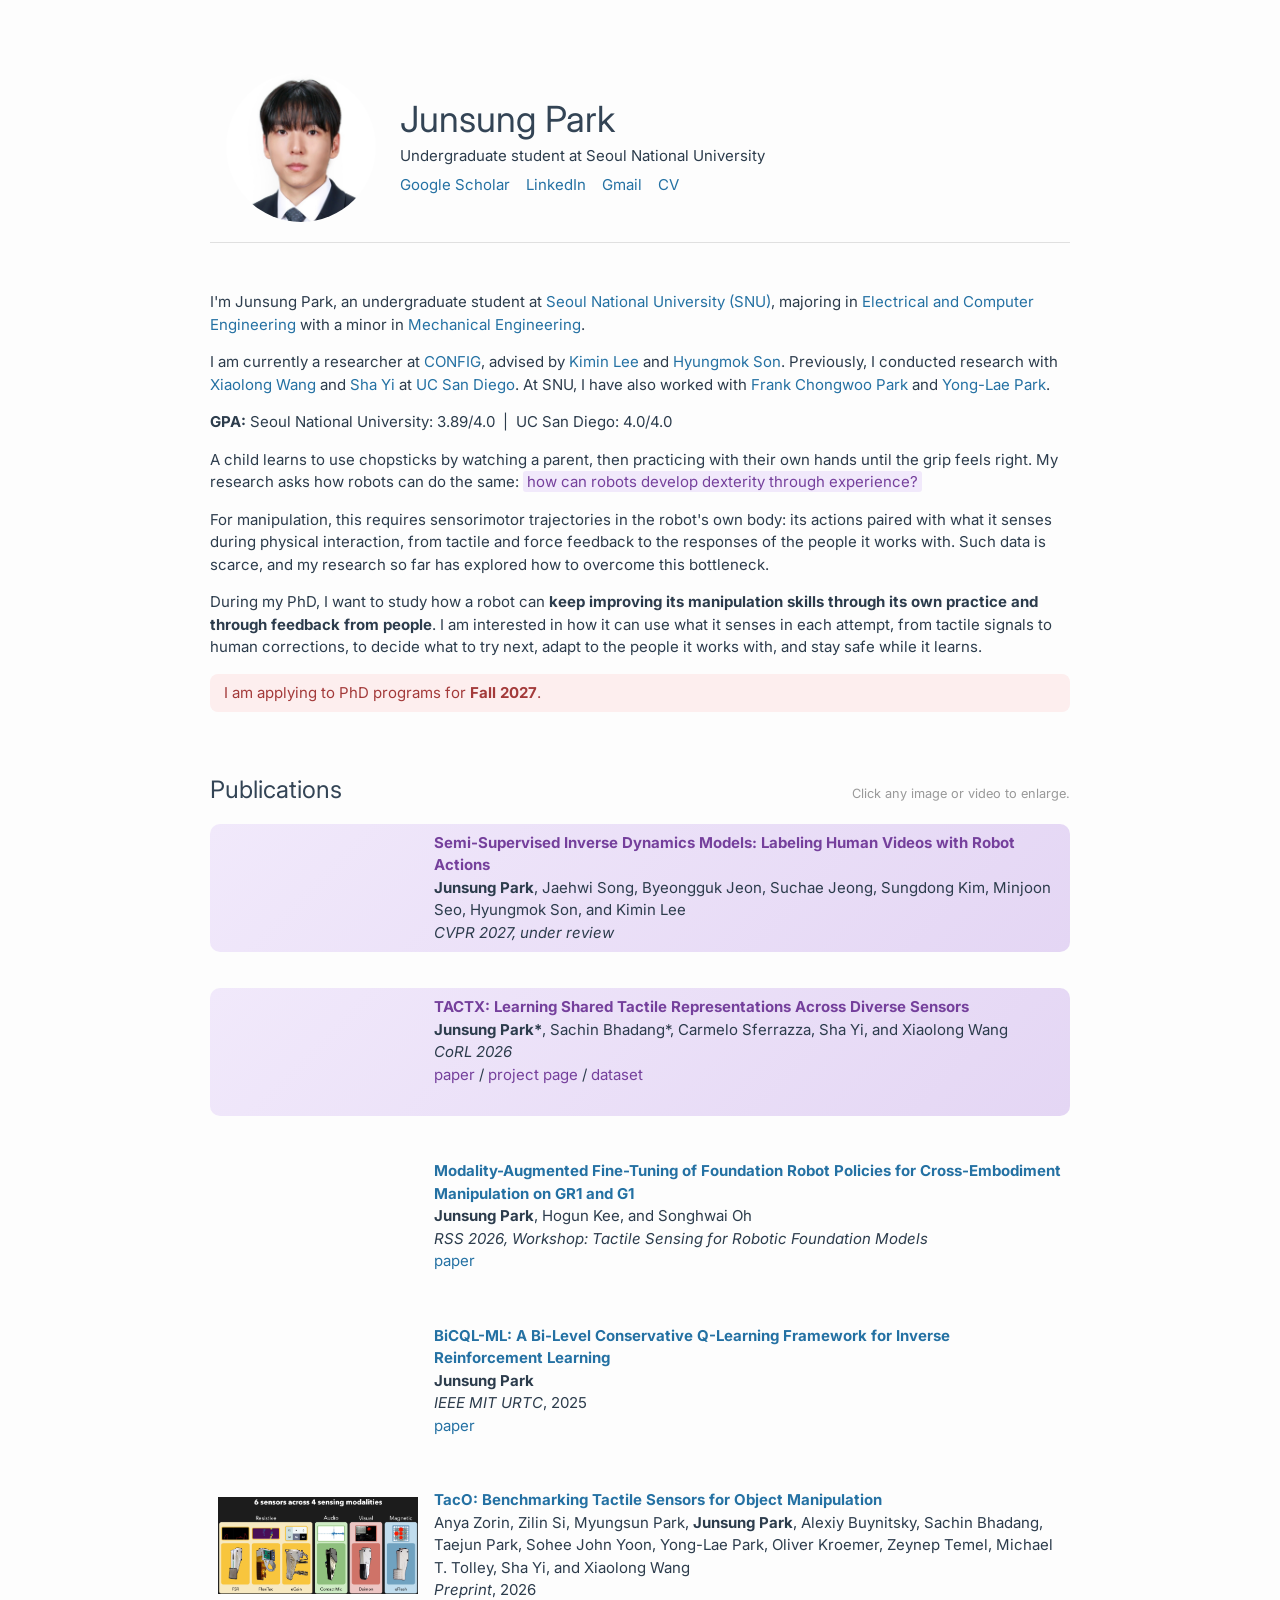
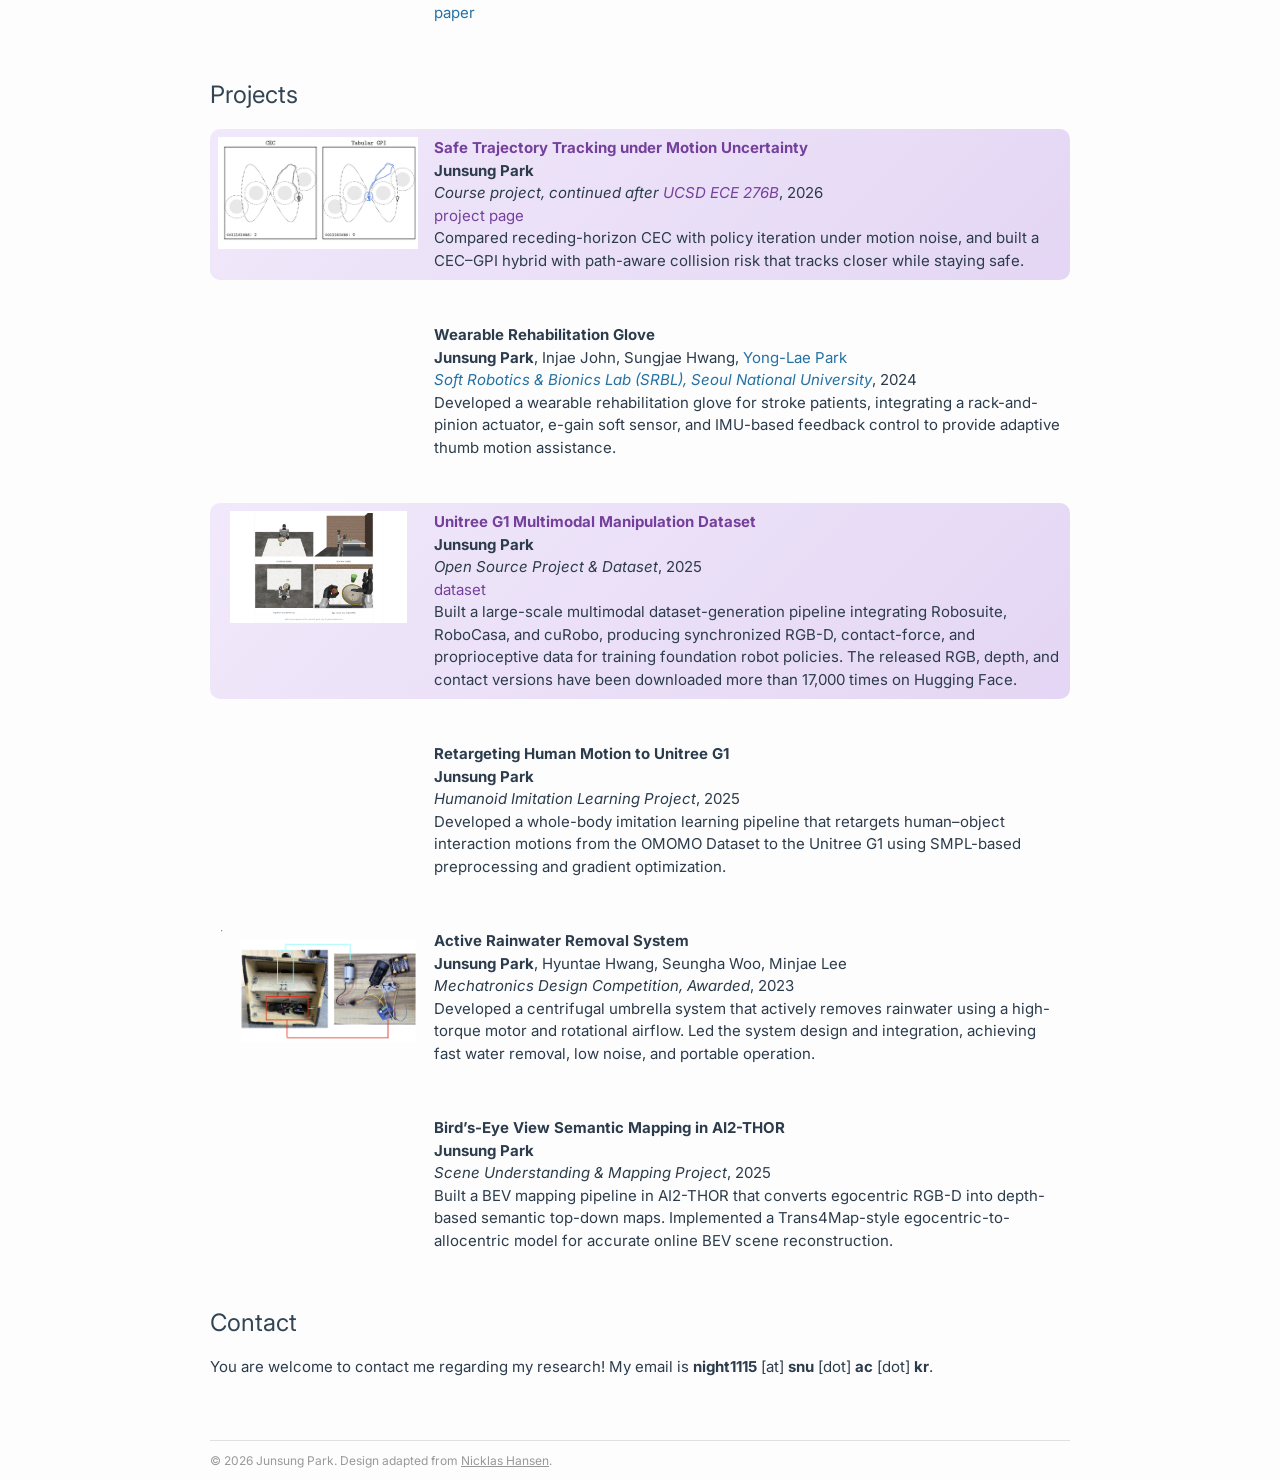
==== index.html @ a42e492f "Rewrite intro around developing dexterity through experience" ====
<!DOCTYPE html>
<html lang="en">
<head>
    <script async src="https://www.googletagmanager.com/gtag/js?id=G-LP1YTKV965"></script>
    <script>
        window.dataLayer = window.dataLayer || [];
        function gtag(){dataLayer.push(arguments);}
        gtag('js', new Date());
        gtag('config', 'G-LP1YTKV965');
    </script>
    <meta charset="UTF-8">
    <meta name="viewport" content="width=device-width, initial-scale=1.0">
    <meta name="author" content="Junsung Park">
    <meta name="description" content="Junsung Park — undergraduate student at Seoul National University">
    <meta property="og:title" content="Junsung Park">
    <meta property="og:description" content="Undergraduate student at Seoul National University">
    <meta property="og:image" content="https://jnsungp.github.io/files/JunsungPark.jpg">
    <meta property="og:url" content="https://jnsungp.github.io/">
    <meta name="twitter:card" content="summary_large_image">
    <meta name="twitter:title" content="Junsung Park">
    <meta name="twitter:description" content="Undergraduate student at Seoul National University">
    <meta name="twitter:image" content="https://jnsungp.github.io/files/JunsungPark.jpg">
    <title>Junsung Park</title>
    <link rel="preconnect" href="https://fonts.googleapis.com">
    <link rel="preconnect" href="https://fonts.gstatic.com" crossorigin>
    <link rel="stylesheet" href="https://fonts.googleapis.com/css2?family=Inter:wght@400;700&amp;display=swap">
    <link rel="stylesheet" href="style.css?v=1.6">
    <script>
        document.addEventListener("DOMContentLoaded", function() {
            var header = document.querySelector(".header");
            var nav = document.getElementById("sticky-nav");
            var observer = new IntersectionObserver(function(entries) {
                nav.classList.toggle("visible", !entries[0].isIntersecting);
            }, {threshold: 0});
            observer.observe(header);

            var lightbox = document.createElement("div");
            lightbox.className = "lightbox";
            lightbox.tabIndex = -1;
            lightbox.setAttribute("role", "dialog");
            lightbox.setAttribute("aria-modal", "true");
            lightbox.setAttribute("aria-label", "Enlarged media");
            document.body.appendChild(lightbox);
            var opener = null;

            function show(el, w, h) {
                el.style.setProperty("--ratio", w / h);
                el.classList.add("ready");
            }
            function openLightbox(media) {
                var child = media.querySelector("video, img");
                var el;
                if (child && child.tagName === "VIDEO") {
                    // Move the playing thumbnail itself so it shows instantly; it goes back on close.
                    el = child;
                    show(el, el.videoWidth || 16, el.videoHeight || 9);
                } else {
                    el = document.createElement("img");
                    el.alt = child ? child.alt : media.getAttribute("aria-label");
                    el.addEventListener("load", function() { show(el, el.naturalWidth, el.naturalHeight); });
                    el.src = child ? child.currentSrc || child.src : getComputedStyle(media).backgroundImage.match(/url\(["']?(.*?)["']?\)/)[1];
                }
                var close = document.createElement("span");
                close.className = "lightbox-close";
                close.setAttribute("aria-hidden", "true");
                close.textContent = "×";
                lightbox.replaceChildren(el, close);
                lightbox.classList.add("open");
                document.body.style.overflow = "hidden";
                opener = media;
                lightbox.focus();
            }
            function closeLightbox() {
                var video = lightbox.querySelector("video");
                if (video) {
                    opener.appendChild(video);
                    video.play().catch(function() {});
                }
                lightbox.classList.remove("open");
                lightbox.replaceChildren();
                document.body.style.overflow = "";
                if (opener) opener.focus();
            }
            lightbox.addEventListener("click", closeLightbox);
            document.addEventListener("keydown", function(e) {
                if (e.key === "Escape" && lightbox.classList.contains("open")) closeLightbox();
            });
            document.querySelectorAll(".row-media").forEach(function(media) {
                var child = media.querySelector("video, img");
                var label = media.getAttribute("aria-label") || (child && (child.getAttribute("aria-label") || child.alt));
                media.tabIndex = 0;
                media.setAttribute("role", "button");
                if (label) media.setAttribute("aria-label", "Enlarge: " + label);
                media.addEventListener("click", function() { openLightbox(media); });
                media.addEventListener("keydown", function(e) {
                    if (e.key === "Enter" || e.key === " ") { e.preventDefault(); openLightbox(media); }
                });
            });
        });
    </script>
</head>
<body>
<nav class="sticky-nav noselect" id="sticky-nav">
    <div class="sticky-nav-content">
        <a class="sticky-nav-name bold" href="#" onclick="window.scrollTo({top:0,behavior:'smooth'}); return false;">Junsung Park</a>
        <div class="sticky-nav-links">
            <a href="https://scholar.google.com/citations?user=Fz-c3OYAAAAJ&amp;hl=ko">Scholar</a>
            <a href="https://www.linkedin.com/in/junsung-park-26a34b33b/">LinkedIn</a>
            <a href="mailto:night1115@snu.ac.kr">Gmail</a>
            <a href="files/CV_JunsungPark.pdf">CV</a>
        </div>
    </div>
</nav>

<div class="header noselect">
    <div class="header-div content row">
        <div class="header-profile-picture" role="img" aria-label="Portrait of Junsung Park"></div>
        <div class="header-text">
            <div class="header-name">
                <h1>Junsung Park</h1>
            </div>
            <div class="header-subtitle">
                Undergraduate student at Seoul National University
            </div>
            <div class="header-links">
                <a href="https://scholar.google.com/citations?user=Fz-c3OYAAAAJ&amp;hl=ko">Google Scholar</a>
                <a href="https://www.linkedin.com/in/junsung-park-26a34b33b/">LinkedIn</a>
                <a href="mailto:night1115@snu.ac.kr">Gmail</a>
                <a href="files/CV_JunsungPark.pdf">CV</a>
            </div>
        </div>
    </div>
</div>

<main class="content" style="padding-bottom: 64px;">
    <section>
        <p>
            I'm Junsung Park, an undergraduate student at <a href="https://www.snu.ac.kr/">Seoul National University (SNU)</a>, majoring in <a href="https://ece.snu.ac.kr/en">Electrical and Computer Engineering</a> with a minor in <a href="https://me.snu.ac.kr/en/">Mechanical Engineering</a>.
        </p>
        <p>
            I am currently a researcher at <a href="https://config.inc/">CONFIG</a>, advised by <a href="https://sites.google.com/view/kiminlee">Kimin Lee</a> and <a href="https://www.linkedin.com/in/hyungmokson/">Hyungmok Son</a>. Previously, I conducted research with <a href="https://xiaolonw.github.io/">Xiaolong Wang</a> and <a href="https://yswhynot.github.io/">Sha Yi</a> at <a href="https://ucsd.edu/">UC San Diego</a>. At SNU, I have also worked with <a href="https://sites.google.com/robotics.snu.ac.kr/fcp/people/faculty">Frank Chongwoo Park</a> and <a href="https://scholar.google.com/citations?user=kBsTE7AAAAAJ&amp;hl=en">Yong-Lae Park</a>.
        </p>
        <p>
            <span class="bold">GPA:</span> Seoul National University: 3.89/4.0 &nbsp;|&nbsp; UC San Diego: 4.0/4.0
        </p>
        <p>
            A child learns to use chopsticks by watching a parent, then practicing with their own hands until the grip feels right. My research asks how robots can do the same: <span class="question">how can robots develop dexterity through experience?</span>
        </p>
        <p>
            For manipulation, this requires sensorimotor trajectories in the robot's own body: its actions paired with what it senses during physical interaction, from tactile and force feedback to the responses of the people it works with. Such data is scarce, and my research so far has explored how to overcome this bottleneck.
        </p>
        <p>
            During my PhD, I want to study how a robot can <span class="bold">keep improving its manipulation skills through its own practice and through feedback from people</span>. I am interested in how it can use what it senses in each attempt, from tactile signals to human corrections, to decide what to try next, adapt to the people it works with, and stay safe while it learns.
        </p>
        <p class="notice">
            I am applying to PhD programs for <span class="bold">Fall 2027</span>.
        </p>
        <!-- v2 (2026-11-21), replaced by the SOP v4 version above
        <p>
            I study how robots can learn <span class="bold">dexterous manipulation</span> from how humans sense and act: what they see and feel through vision, tactile sensing, and force, and what they intend.
        </p>
        <p>
            I aim to enable robots to learn physical dynamics through interaction. By coupling <span class="bold">active perception</span> with <span class="bold">uncertainty-aware planning and control</span>, I study how robots can use tactile, force feedback, and proprioception to refine their models and adapt their actions in real time. Ultimately, I seek to combine human demonstrations with the robot's own interaction experience into generalizable physical knowledge for <span class="bold">dexterous manipulation</span>, so that robots can carry out complex tasks the way people intend.
        </p>
        -->
        <!--
        <p>
            I study how robots can learn human-like manipulation from multimodal human experience.
        </p>
        -->
        <!-- v1
        <p>
            My overarching research goal is to develop <span class="bold">uncertainty-aware planning and control</span> algorithms that enable robots to continuously learn from their interactions with the physical world and acquire the physical intuition and adaptive capabilities needed for <span class="bold">human-like manipulation</span>. In particular, I study how robots can leverage <span class="bold">multimodal perception</span>—including vision, tactile sensing, force feedback, and proprioception—to control physical interactions in contact-rich settings, with the broader goal of enabling robots to execute complex tasks and assist people.
        </p>
        -->
    </section>

    <section>
        <div class="section-header noselect">
            <h2>Publications</h2>
            <span class="section-hint">Click any image or video to enlarge.</span>
        </div>

        <div class="highlight publication row">
            <div class="row-media">
                <video autoplay loop muted playsinline preload="metadata" aria-label="Semi-Supervised Inverse Dynamics Models overview">
                    <source src="files/semi_supervised_idm_pair.mp4" type="video/mp4">
                </video>
            </div>
            <div class="row-text">
                <span class="publication-title bold">Semi-Supervised Inverse Dynamics Models: Labeling Human Videos with Robot Actions</span><br>
                <span class="bold">Junsung Park</span>, Jaehwi Song, Byeongguk Jeon, Suchae Jeong, Sungdong Kim, Minjoon Seo, Hyungmok Son, and Kimin Lee<br>
                <span class="italic">CVPR 2027, under review</span>
            </div>
        </div>

        <div class="highlight publication row">
            <div class="row-media">
                <video autoplay loop muted playsinline preload="metadata" aria-label="TACTX project preview">
                    <source src="files/TACTX.mp4" type="video/mp4">
                </video>
            </div>
            <div class="row-text">
                <a class="publication-title bold" href="https://arxiv.org/abs/2606.31236">TACTX: Learning Shared Tactile Representations Across Diverse Sensors</a><br>
                <span class="bold">Junsung Park*</span>, Sachin Bhadang*, Carmelo Sferrazza, Sha Yi, and Xiaolong Wang<br>
                <span class="italic">CoRL 2026</span><br>
                <a class="btn" href="https://arxiv.org/abs/2606.31236">paper</a> / <a class="btn" href="https://tactx-project.github.io/">project page</a> / <a class="btn" href="https://huggingface.co/datasets/TactX/TactX">dataset</a>
            </div>
        </div>

        <div class="publication row">
            <div class="row-media">
                <video autoplay loop muted playsinline preload="metadata" aria-label="Modality-augmented fine-tuning project preview">
                    <source src="files/g1_inf.mp4" type="video/mp4">
                </video>
            </div>
            <div class="row-text">
                <a class="publication-title bold" href="https://arxiv.org/abs/2512.01358">Modality-Augmented Fine-Tuning of Foundation Robot Policies for Cross-Embodiment Manipulation on GR1 and G1</a><br>
                <span class="bold">Junsung Park</span>, Hogun Kee, and Songhwai Oh<br>
                <span class="italic">RSS 2026, Workshop: Tactile Sensing for Robotic Foundation Models</span><br>
                <a class="btn" href="https://arxiv.org/abs/2512.01358">paper</a>
            </div>
        </div>

        <div class="publication row">
            <div class="row-media">
                <video autoplay loop muted playsinline preload="metadata" aria-label="BiCQL-ML project preview">
                    <source src="files/bicql.mp4" type="video/mp4">
                </video>
            </div>
            <div class="row-text">
                <a class="publication-title bold" href="https://arxiv.org/abs/2511.22210">BiCQL-ML: A Bi-Level Conservative Q-Learning Framework for Inverse Reinforcement Learning</a><br>
                <span class="bold">Junsung Park</span><br>
                <span class="italic">IEEE MIT URTC</span>, 2025<br>
                <a class="btn" href="https://arxiv.org/abs/2511.22210">paper</a>
            </div>
        </div>

        <div class="publication row">
            <div class="row-media" style="background-image: url(files/TacO.png);" role="img" aria-label="TacO project preview"></div>
            <div class="row-text">
                <a class="publication-title bold" href="https://arxiv.org/abs/2605.21976">TacO: Benchmarking Tactile Sensors for Object Manipulation</a><br>
                Anya Zorin, Zilin Si, Myungsun Park, <span class="bold">Junsung Park</span>, Alexiy Buynitsky, Sachin Bhadang, Taejun Park, Sohee John Yoon, Yong-Lae Park, Oliver Kroemer, Zeynep Temel, Michael T. Tolley, Sha Yi, and Xiaolong Wang<br>
                <span class="italic">Preprint</span>, 2026<br>
                <a class="btn" href="https://arxiv.org/abs/2605.21976">paper</a>
            </div>
        </div>
    </section>

    <section>
        <h2 class="noselect">Projects</h2>

        <div class="highlight publication row">
            <div class="row-media">
                <img src="files/stt_thumb.gif" alt="CEC and tabular GPI tracking a figure-eight past four obstacles on the same noise">
            </div>
            <div class="row-text">
                <a class="bold" href="safe-trajectory-tracking-v2.html">Safe Trajectory Tracking under Motion Uncertainty</a><br>
                <span class="bold">Junsung Park</span><br>
                <span class="italic">Course project, continued after <a href="https://natanaso.github.io/ece276b/">UCSD ECE 276B</a></span>, 2026<br>
                <a class="btn" href="safe-trajectory-tracking-v2.html">project page</a><br>
                Compared receding-horizon CEC with policy iteration under motion noise, and built a CEC–GPI hybrid with path-aware collision risk that tracks closer while staying safe.
            </div>
        </div>

        <div class="publication row">
            <div class="row-media">
                <video autoplay loop muted playsinline preload="metadata" aria-label="Wearable rehabilitation glove project preview">
                    <source src="files/wearable_hand.mp4" type="video/mp4">
                </video>
            </div>
            <div class="row-text">
                <span class="bold">Wearable Rehabilitation Glove</span><br>
                <span class="bold">Junsung Park</span>, Injae John, Sungjae Hwang, <a href="https://scholar.google.com/citations?user=kBsTE7AAAAAJ&amp;hl=ko">Yong-Lae Park</a><br>
                <span class="italic"><a href="https://softrobotics.snu.ac.kr/">Soft Robotics &amp; Bionics Lab (SRBL), Seoul National University</a></span>, 2024<br>
                Developed a wearable rehabilitation glove for stroke patients, integrating a rack-and-pinion actuator, e-gain soft sensor, and IMU-based feedback control to provide adaptive thumb motion assistance.
            </div>
        </div>

        <div class="highlight publication row">
            <div class="row-media" style="background-image: url(files/g1_data.png);" role="img" aria-label="Unitree G1 dataset preview"></div>
            <div class="row-text">
                <a class="bold" href="https://huggingface.co/jnsungp">Unitree G1 Multimodal Manipulation Dataset</a><br>
                <span class="bold">Junsung Park</span><br>
                <span class="italic">Open Source Project &amp; Dataset</span>, 2025<br>
                <a class="btn" href="https://huggingface.co/jnsungp">dataset</a><br>
                Built a large-scale multimodal dataset-generation pipeline integrating Robosuite, RoboCasa, and cuRobo, producing synchronized RGB-D, contact-force, and proprioceptive data for training foundation robot policies. The released RGB, depth, and contact versions have been downloaded more than 17,000 times on Hugging Face.
            </div>
        </div>

        <div class="publication row">
            <div class="row-media">
                <video autoplay loop muted playsinline preload="metadata" aria-label="Unitree G1 motion-retargeting project preview">
                    <source src="files/g1_retarget.mp4" type="video/mp4">
                </video>
            </div>
            <div class="row-text">
                <span class="bold">Retargeting Human Motion to Unitree G1</span><br>
                <span class="bold">Junsung Park</span><br>
                <span class="italic">Humanoid Imitation Learning Project</span>, 2025<br>
                Developed a whole-body imitation learning pipeline that retargets human–object interaction motions from the OMOMO Dataset to the Unitree G1 using SMPL-based preprocessing and gradient optimization.
            </div>
        </div>

        <div class="publication row">
            <div class="row-media" style="background-image: url(files/rainwater_system.png);" role="img" aria-label="Active rainwater removal system preview"></div>
            <div class="row-text">
                <span class="bold">Active Rainwater Removal System</span><br>
                <span class="bold">Junsung Park</span>, Hyuntae Hwang, Seungha Woo, Minjae Lee<br>
                <span class="italic">Mechatronics Design Competition, Awarded</span>, 2023<br>
                Developed a centrifugal umbrella system that actively removes rainwater using a high-torque motor and rotational airflow. Led the system design and integration, achieving fast water removal, low noise, and portable operation.
            </div>
        </div>

        <div class="publication row">
            <div class="row-media">
                <video autoplay loop muted playsinline preload="metadata" aria-label="Bird's-eye view semantic mapping project preview">
                    <source src="files/bev.mp4" type="video/mp4">
                </video>
            </div>
            <div class="row-text">
                <span class="bold">Bird’s-Eye View Semantic Mapping in AI2-THOR</span><br>
                <span class="bold">Junsung Park</span><br>
                <span class="italic">Scene Understanding &amp; Mapping Project</span>, 2025<br>
                Built a BEV mapping pipeline in AI2-THOR that converts egocentric RGB-D into depth-based semantic top-down maps. Implemented a Trans4Map-style egocentric-to-allocentric model for accurate online BEV scene reconstruction.
            </div>
        </div>
    </section>

    <section id="contact" class="noselect">
        <h2>Contact</h2>
        You are welcome to contact me regarding my research! My email is <span class="bold">night1115</span> [at] <span class="bold">snu</span> [dot] <span class="bold">ac</span> [dot] <span class="bold">kr</span>.
    </section>
</main>

<footer class="footer noselect">
    <div class="footer-content">
        &copy; 2026 Junsung Park. Design adapted from <a href="https://www.nicklashansen.com/">Nicklas Hansen</a>.
    </div>
</footer>
</body>
</html>
---- style.css ----
html {-webkit-text-size-adjust: 100%; text-size-adjust: 100%;}
body {background-color: #fdfdfd; color: #2c3c4c; margin: 0; font-size: 15px; text-rendering: optimizeLegibility; -webkit-font-smoothing: antialiased;}
h1 {margin-bottom: 32px; font-size: 2.4em;}
h2 {margin-top: 48px; font-size: 1.6em;}
h1, h2 {color: #345;}
* {font-weight: normal; font-family: Inter, system-ui, Roboto, 'Helvetica Neue', Helvetica, sans-serif;}
.header {width: 100%; padding-top: 24px; padding-bottom: 0;}
.header-div {border-bottom: #e0e0e0 1px solid; padding-bottom: 20px; display: flex; align-items: flex-start;}
.header-profile-picture {width: 150px; height: 150px; flex-shrink: 0; margin-right: 24px; border-radius: 50%; background-image: url(files/JunsungPark.jpg); background-position: center 10%; background-size: cover; background-repeat: no-repeat;}
.header-text {align-self: center;}
.header-name h1 {margin-top: 0; margin-bottom: 6px; line-height: 1.1;}
.header-subtitle {margin-bottom: 10px;}
.content {max-width: 860px; padding-left: 16px; padding-right: 16px; margin: 48px auto 0;}
a {color: #2471a3; text-decoration: none; transition: color 0.2s;}
a:focus, a:hover {color: #f09228;}
p {line-height: 1.5em;}
.noselect {-webkit-touch-callout: none; -webkit-user-select: none; user-select: none;}
.bold {font-weight: bold;}
.italic {font-style: italic;}
.row {display: flex; align-items: flex-start; box-sizing: border-box;}
.row-media {flex-shrink: 0; width: 200px; height: 112px; background-position: center; background-size: contain; background-repeat: no-repeat; overflow: hidden;}
.row-media video, .row-media img {display: block; width: 100%; height: 100%; object-fit: contain;}
.row-media {cursor: zoom-in;}
.lightbox {position: fixed; inset: 0; z-index: 200; display: none; align-items: center; justify-content: center; background: rgba(20,26,32,0.88); cursor: zoom-out;}
.lightbox.open {display: flex;}
.lightbox img, .lightbox video {display: block; width: min(92vw, calc(88vh * var(--ratio, 1.78))); height: auto; aspect-ratio: var(--ratio, 1.78); border-radius: 6px; opacity: 0; transition: opacity 0.2s;}
.lightbox img {background: #fff;}
.lightbox .ready {opacity: 1;}
.lightbox-close {position: absolute; top: 12px; right: 16px; color: #fff; font-size: 32px; line-height: 1; opacity: 0.8;}
.row-text {margin-left: 16px; line-height: 1.5em; min-width: 0;}
.row-text span {line-height: inherit;}
.section-header {display: flex; flex-wrap: wrap; align-items: baseline; justify-content: space-between; column-gap: 16px;}
.section-hint {color: #999; font-size: 0.85em; margin-bottom: 16px;}
.question {color: #75409c; background: #f1e9fb; padding: 0.08em 0.25em; border-radius: 3px; -webkit-box-decoration-break: clone; box-decoration-break: clone;}
.notice {background: #fdeeee; color: #a33a3a; padding: 8px 14px; border-radius: 8px;}
.publication {margin-bottom: 36px; padding: 8px; border-radius: 6px;}
.publication.highlight {background: linear-gradient(135deg, #f1e9fb, #e4d6f4); width: 100%; border-radius: 10px;}
.publication.highlight .publication-title, .publication.highlight a:not(.btn-feature) {color: #75409c;}
.publication.highlight a:not(.btn-feature):hover {color: #9150be;}
.btn-feature {background: #75409c; color: #fff; border-radius: 999px; padding: 2px 10px;}
.btn-feature:hover {background: #9150be; color: #fff;}
.sticky-nav {position: fixed; top: 0; left: 0; right: 0; z-index: 100; background: rgba(253,253,253,0.85); backdrop-filter: blur(12px); -webkit-backdrop-filter: blur(12px); border-bottom: 1px solid #e0e0e0; transform: translateY(-100%); transition: transform 0.3s ease; font-size: 14px;}
.sticky-nav.visible {transform: translateY(0);}
.sticky-nav-content {max-width: 860px; margin: auto; padding: 10px 16px; display: flex; align-items: center; justify-content: space-between;}
.sticky-nav-name {color: #345; font-size: 16px; text-decoration: none;}
.sticky-nav-name:hover {color: #345;}
.header-links {display: flex; flex-wrap: wrap; align-items: center; gap: 16px;}
.sticky-nav-links {display: flex; gap: 16px;}
.sticky-nav-links a {color: #2471a3; text-decoration: none; transition: color 0.2s;}
.sticky-nav-links a:hover {color: #f09228;}
.footer {border-top: #e0e0e0 1px solid; width: 100%; max-width: 860px; margin: auto;}
.footer-content {color: #999; font-size: 12px; padding: 12px 0; max-width: 860px; margin: auto;}
.footer-content a {color: #999 !important; text-decoration: underline; transition: color 0.2s;}
.footer-content a:hover {color: #666 !important;}

@media only screen and (max-width: 1150px) {
    .header-div {flex-direction: column; align-items: center; text-align: center;}
    .header-profile-picture {margin: 0 auto 22px; width: 180px; height: 180px;}
    body {font-size: 18px;}
    a.btn {font-size: 14px; padding: 2px 6px;}
}

@media only screen and (max-width: 1000px) {
    .publication {margin-bottom: 46px;}
    .publication.row {flex-direction: column; align-items: center;}
    .publication .row-media {width: 100%; max-width: 400px; height: 158px; margin-bottom: 12px;}
    .publication .row-text {width: 100%; margin-left: 0;}
    .header-links {justify-content: center; margin-left: 0;}
}

@media only screen and (max-width: 600px) {
    .sticky-nav-links {gap: 12px;}
    .sticky-nav-name {font-size: 14px;}
}
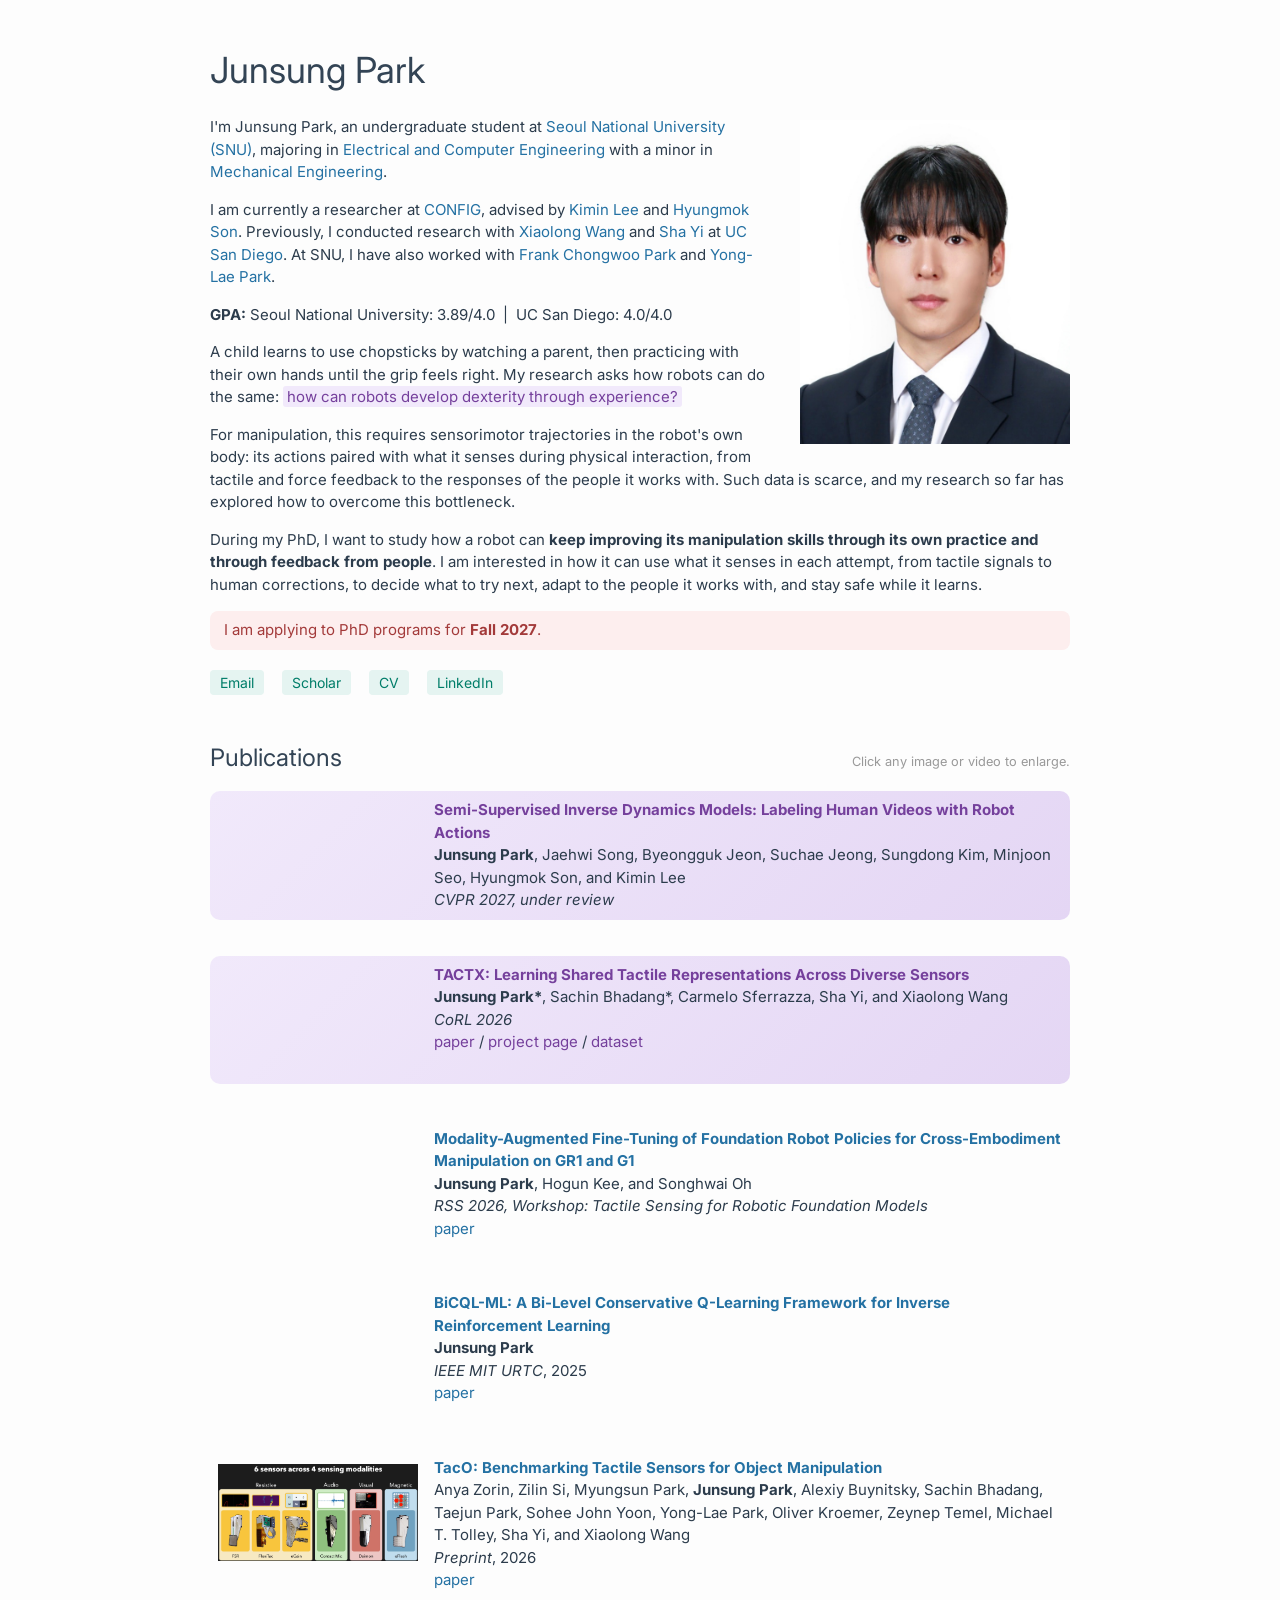
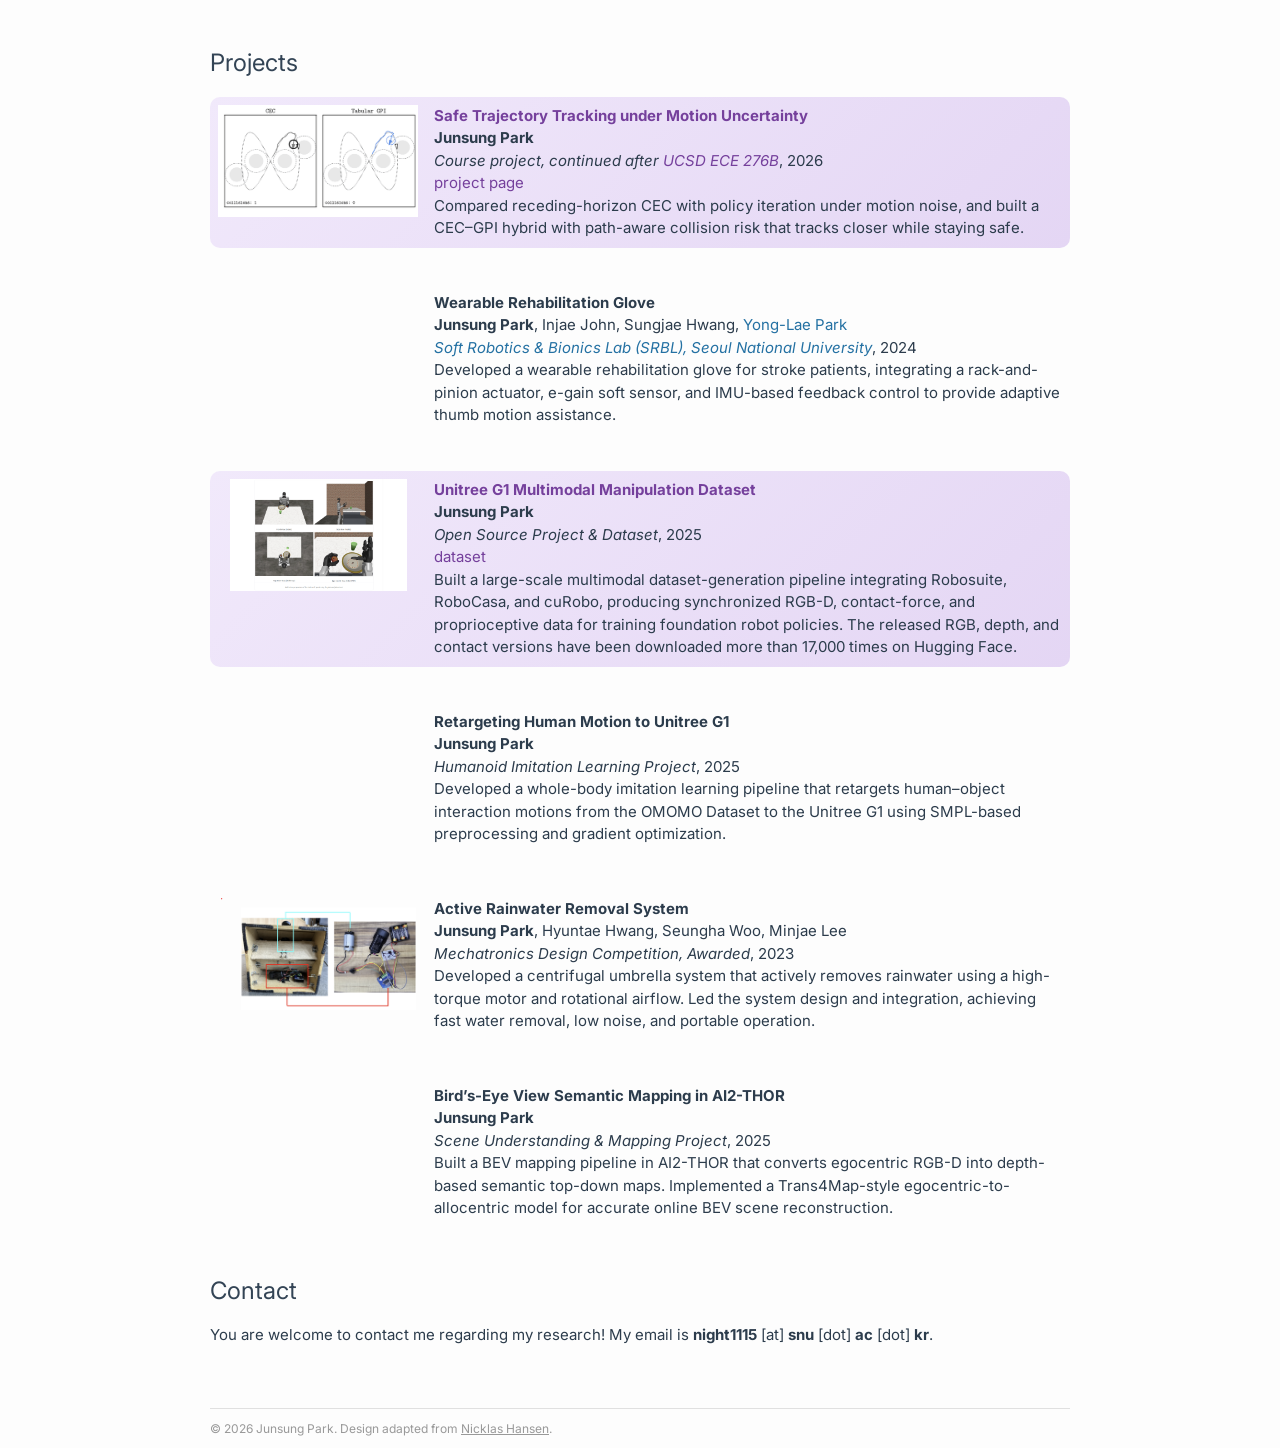
==== commit bf3095a1: "Move header into name, side photo, and link chips layout" ====
--- a/index.html
+++ b/index.html
@@ -24,10 +24,10 @@
     <link rel="preconnect" href="https://fonts.googleapis.com">
     <link rel="preconnect" href="https://fonts.gstatic.com" crossorigin>
     <link rel="stylesheet" href="https://fonts.googleapis.com/css2?family=Inter:wght@400;700&amp;display=swap">
-    <link rel="stylesheet" href="style.css?v=1.6">
+    <link rel="stylesheet" href="style.css?v=1.7">
     <script>
         document.addEventListener("DOMContentLoaded", function() {
-            var header = document.querySelector(".header");
+            var header = document.querySelector(".hero h1");
             var nav = document.getElementById("sticky-nav");
             var observer = new IntersectionObserver(function(entries) {
                 nav.classList.toggle("visible", !entries[0].isIntersecting);
@@ -106,34 +106,16 @@
         <div class="sticky-nav-links">
             <a href="https://scholar.google.com/citations?user=Fz-c3OYAAAAJ&amp;hl=ko">Scholar</a>
             <a href="https://www.linkedin.com/in/junsung-park-26a34b33b/">LinkedIn</a>
-            <a href="mailto:night1115@snu.ac.kr">Gmail</a>
+            <a href="mailto:night1115@snu.ac.kr">Email</a>
             <a href="files/CV_JunsungPark.pdf">CV</a>
         </div>
     </div>
 </nav>
 
-<div class="header noselect">
-    <div class="header-div content row">
-        <div class="header-profile-picture" role="img" aria-label="Portrait of Junsung Park"></div>
-        <div class="header-text">
-            <div class="header-name">
-                <h1>Junsung Park</h1>
-            </div>
-            <div class="header-subtitle">
-                Undergraduate student at Seoul National University
-            </div>
-            <div class="header-links">
-                <a href="https://scholar.google.com/citations?user=Fz-c3OYAAAAJ&amp;hl=ko">Google Scholar</a>
-                <a href="https://www.linkedin.com/in/junsung-park-26a34b33b/">LinkedIn</a>
-                <a href="mailto:night1115@snu.ac.kr">Gmail</a>
-                <a href="files/CV_JunsungPark.pdf">CV</a>
-            </div>
-        </div>
-    </div>
-</div>
-
 <main class="content" style="padding-bottom: 64px;">
-    <section>
+    <section class="hero">
+        <h1>Junsung Park</h1>
+        <img class="portrait" src="files/JunsungPark.jpg" width="300" height="360" alt="Portrait of Junsung Park" fetchpriority="high">
         <p>
             I'm Junsung Park, an undergraduate student at <a href="https://www.snu.ac.kr/">Seoul National University (SNU)</a>, majoring in <a href="https://ece.snu.ac.kr/en">Electrical and Computer Engineering</a> with a minor in <a href="https://me.snu.ac.kr/en/">Mechanical Engineering</a>.
         </p>
@@ -173,6 +155,12 @@
             My overarching research goal is to develop <span class="bold">uncertainty-aware planning and control</span> algorithms that enable robots to continuously learn from their interactions with the physical world and acquire the physical intuition and adaptive capabilities needed for <span class="bold">human-like manipulation</span>. In particular, I study how robots can leverage <span class="bold">multimodal perception</span>—including vision, tactile sensing, force feedback, and proprioception—to control physical interactions in contact-rich settings, with the broader goal of enabling robots to execute complex tasks and assist people.
         </p>
         -->
+        <div class="social-links">
+            <a class="social-link" href="mailto:night1115@snu.ac.kr">Email</a>
+            <a class="social-link" href="https://scholar.google.com/citations?user=Fz-c3OYAAAAJ&amp;hl=ko">Scholar</a>
+            <a class="social-link" href="files/CV_JunsungPark.pdf">CV</a>
+            <a class="social-link" href="https://www.linkedin.com/in/junsung-park-26a34b33b/">LinkedIn</a>
+        </div>
     </section>
 
     <section>
--- a/style.css
+++ b/style.css
@@ -4,12 +4,12 @@
 h2 {margin-top: 48px; font-size: 1.6em;}
 h1, h2 {color: #345;}
 * {font-weight: normal; font-family: Inter, system-ui, Roboto, 'Helvetica Neue', Helvetica, sans-serif;}
-.header {width: 100%; padding-top: 24px; padding-bottom: 0;}
-.header-div {border-bottom: #e0e0e0 1px solid; padding-bottom: 20px; display: flex; align-items: flex-start;}
-.header-profile-picture {width: 150px; height: 150px; flex-shrink: 0; margin-right: 24px; border-radius: 50%; background-image: url(files/JunsungPark.jpg); background-position: center 10%; background-size: cover; background-repeat: no-repeat;}
-.header-text {align-self: center;}
-.header-name h1 {margin-top: 0; margin-bottom: 6px; line-height: 1.1;}
-.header-subtitle {margin-bottom: 10px;}
+.hero {display: flow-root;}
+.hero h1 {margin-top: 0; margin-bottom: 24px;}
+.portrait {float: right; width: 270px; height: auto; aspect-ratio: 5 / 6; object-fit: cover; object-position: center top; margin: 4px 0 20px 30px;}
+.social-links {clear: both; display: flex; flex-wrap: wrap; gap: 8px 18px; margin-top: 20px; font-size: 14px;}
+.social-link {display: inline-block; padding: 4px 10px; border-radius: 4px; color: #007d69; background: #e5f4f1; transition: background-color 0.14s, color 0.14s;}
+.social-link:hover, .social-link:focus-visible {color: #fff; background: #007d69;}
 .content {max-width: 860px; padding-left: 16px; padding-right: 16px; margin: 48px auto 0;}
 a {color: #2471a3; text-decoration: none; transition: color 0.2s;}
 a:focus, a:hover {color: #f09228;}
@@ -32,7 +32,7 @@
 .section-header {display: flex; flex-wrap: wrap; align-items: baseline; justify-content: space-between; column-gap: 16px;}
 .section-hint {color: #999; font-size: 0.85em; margin-bottom: 16px;}
 .question {color: #75409c; background: #f1e9fb; padding: 0.08em 0.25em; border-radius: 3px; -webkit-box-decoration-break: clone; box-decoration-break: clone;}
-.notice {background: #fdeeee; color: #a33a3a; padding: 8px 14px; border-radius: 8px;}
+.notice {display: flow-root; background: #fdeeee; color: #a33a3a; padding: 8px 14px; border-radius: 8px;}
 .publication {margin-bottom: 36px; padding: 8px; border-radius: 6px;}
 .publication.highlight {background: linear-gradient(135deg, #f1e9fb, #e4d6f4); width: 100%; border-radius: 10px;}
 .publication.highlight .publication-title, .publication.highlight a:not(.btn-feature) {color: #75409c;}
@@ -44,7 +44,6 @@
 .sticky-nav-content {max-width: 860px; margin: auto; padding: 10px 16px; display: flex; align-items: center; justify-content: space-between;}
 .sticky-nav-name {color: #345; font-size: 16px; text-decoration: none;}
 .sticky-nav-name:hover {color: #345;}
-.header-links {display: flex; flex-wrap: wrap; align-items: center; gap: 16px;}
 .sticky-nav-links {display: flex; gap: 16px;}
 .sticky-nav-links a {color: #2471a3; text-decoration: none; transition: color 0.2s;}
 .sticky-nav-links a:hover {color: #f09228;}
@@ -54,8 +53,6 @@
 .footer-content a:hover {color: #666 !important;}
 
 @media only screen and (max-width: 1150px) {
-    .header-div {flex-direction: column; align-items: center; text-align: center;}
-    .header-profile-picture {margin: 0 auto 22px; width: 180px; height: 180px;}
     body {font-size: 18px;}
     a.btn {font-size: 14px; padding: 2px 6px;}
 }
@@ -65,7 +62,10 @@
     .publication.row {flex-direction: column; align-items: center;}
     .publication .row-media {width: 100%; max-width: 400px; height: 158px; margin-bottom: 12px;}
     .publication .row-text {width: 100%; margin-left: 0;}
-    .header-links {justify-content: center; margin-left: 0;}
+}
+
+@media only screen and (max-width: 650px) {
+    .portrait {width: 34%; max-width: 200px; margin-left: 20px;}
 }
 
 @media only screen and (max-width: 600px) {
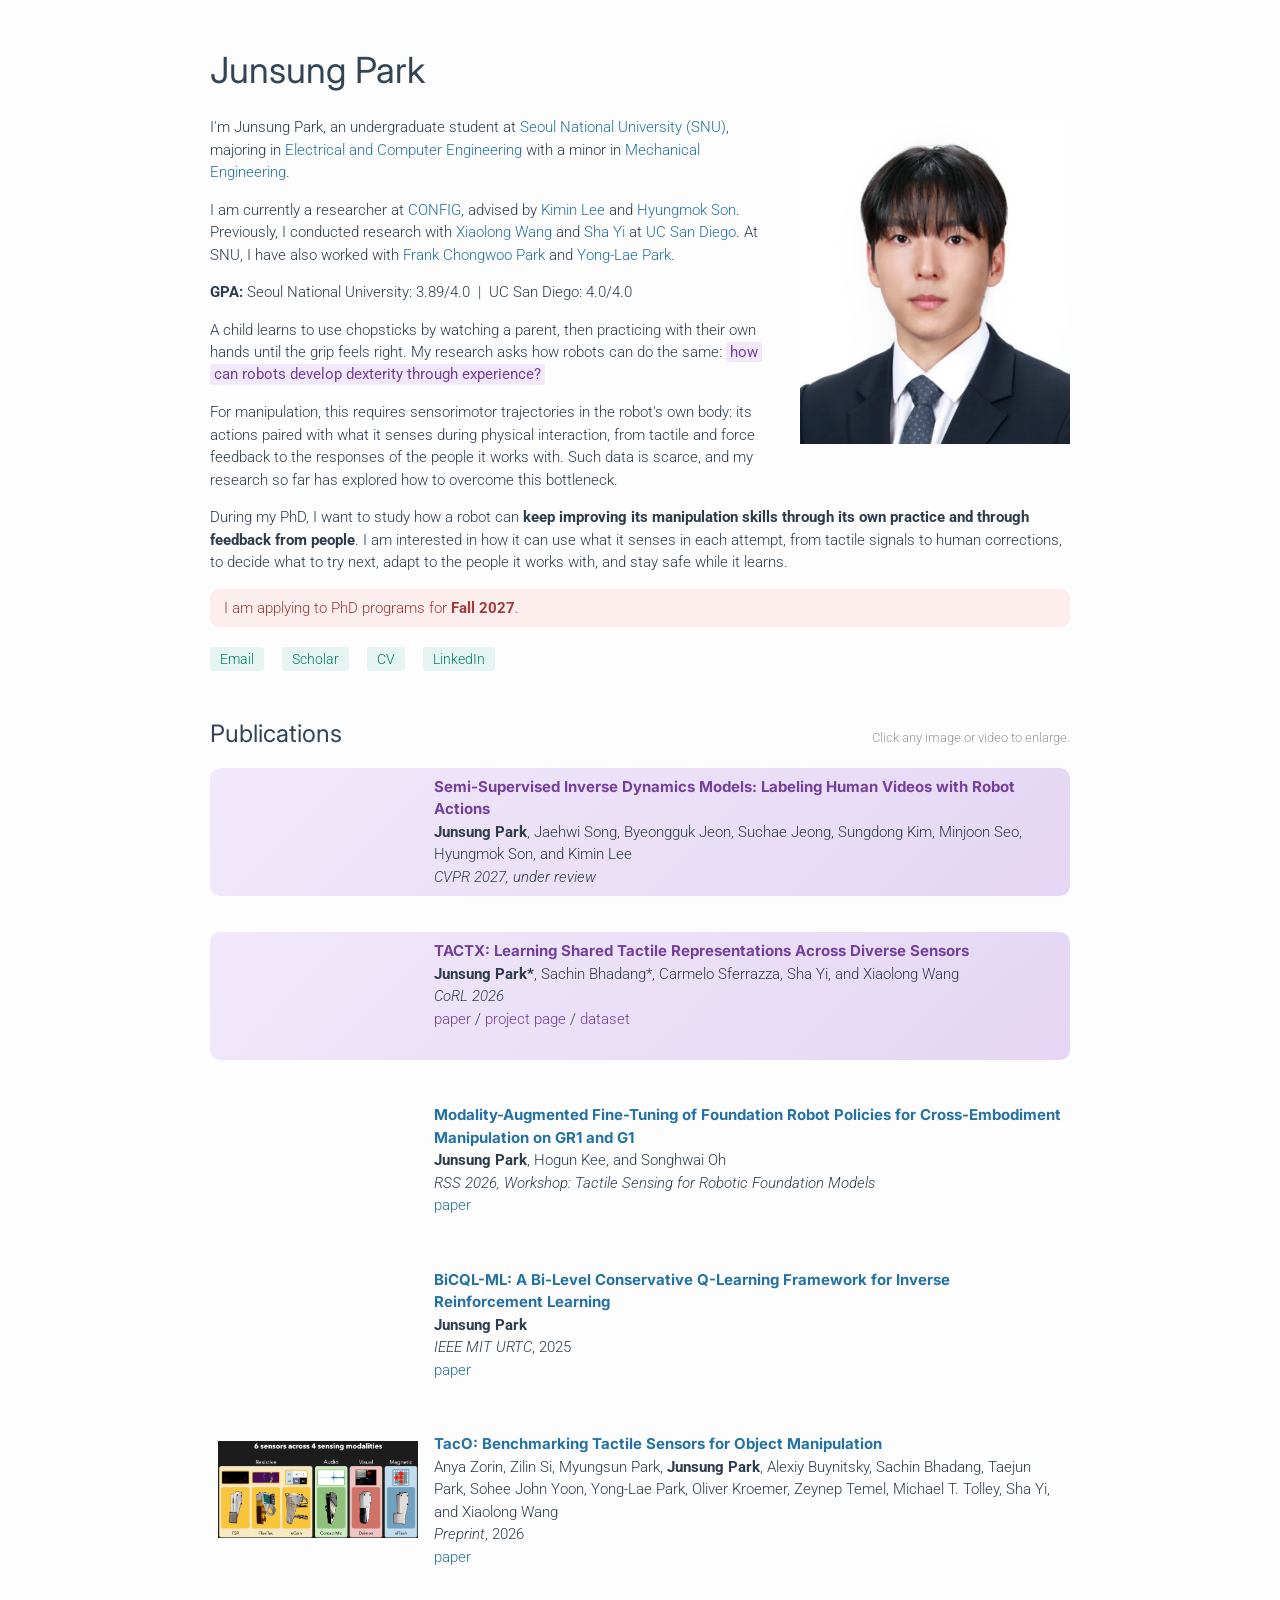
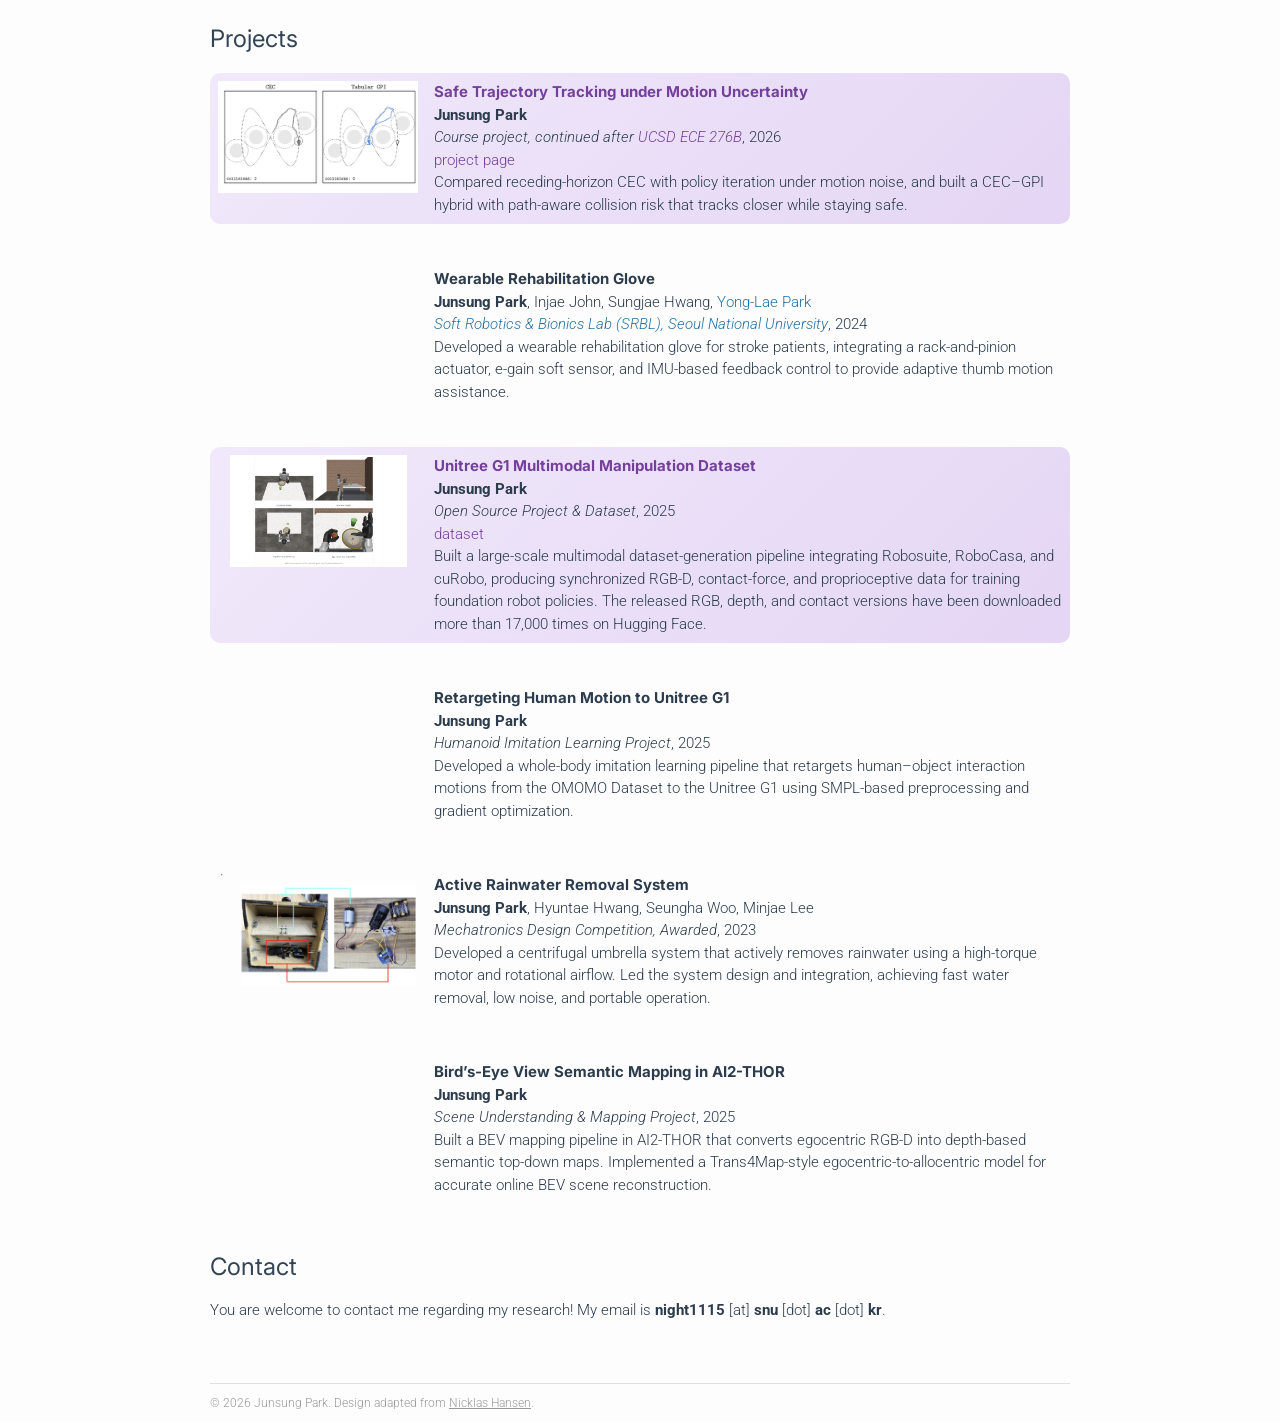
==== commit 4d6f12bb: "Set body text in Roboto Light, keep titles in Inter" ====
--- a/index.html
+++ b/index.html
@@ -23,8 +23,8 @@
     <title>Junsung Park</title>
     <link rel="preconnect" href="https://fonts.googleapis.com">
     <link rel="preconnect" href="https://fonts.gstatic.com" crossorigin>
-    <link rel="stylesheet" href="https://fonts.googleapis.com/css2?family=Inter:wght@400;700&amp;display=swap">
-    <link rel="stylesheet" href="style.css?v=1.7">
+    <link rel="stylesheet" href="https://fonts.googleapis.com/css2?family=Inter:wght@400;700&amp;family=Roboto:ital,wght@0,300;0,400;0,700;1,300&amp;display=swap">
+    <link rel="stylesheet" href="style.css?v=1.8">
     <script>
         document.addEventListener("DOMContentLoaded", function() {
             var header = document.querySelector(".hero h1");
@@ -243,7 +243,7 @@
                 <img src="files/stt_thumb.gif" alt="CEC and tabular GPI tracking a figure-eight past four obstacles on the same noise">
             </div>
             <div class="row-text">
-                <a class="bold" href="safe-trajectory-tracking-v2.html">Safe Trajectory Tracking under Motion Uncertainty</a><br>
+                <a class="project-title bold" href="safe-trajectory-tracking-v2.html">Safe Trajectory Tracking under Motion Uncertainty</a><br>
                 <span class="bold">Junsung Park</span><br>
                 <span class="italic">Course project, continued after <a href="https://natanaso.github.io/ece276b/">UCSD ECE 276B</a></span>, 2026<br>
                 <a class="btn" href="safe-trajectory-tracking-v2.html">project page</a><br>
@@ -258,7 +258,7 @@
                 </video>
             </div>
             <div class="row-text">
-                <span class="bold">Wearable Rehabilitation Glove</span><br>
+                <span class="project-title bold">Wearable Rehabilitation Glove</span><br>
                 <span class="bold">Junsung Park</span>, Injae John, Sungjae Hwang, <a href="https://scholar.google.com/citations?user=kBsTE7AAAAAJ&amp;hl=ko">Yong-Lae Park</a><br>
                 <span class="italic"><a href="https://softrobotics.snu.ac.kr/">Soft Robotics &amp; Bionics Lab (SRBL), Seoul National University</a></span>, 2024<br>
                 Developed a wearable rehabilitation glove for stroke patients, integrating a rack-and-pinion actuator, e-gain soft sensor, and IMU-based feedback control to provide adaptive thumb motion assistance.
@@ -268,7 +268,7 @@
         <div class="highlight publication row">
             <div class="row-media" style="background-image: url(files/g1_data.png);" role="img" aria-label="Unitree G1 dataset preview"></div>
             <div class="row-text">
-                <a class="bold" href="https://huggingface.co/jnsungp">Unitree G1 Multimodal Manipulation Dataset</a><br>
+                <a class="project-title bold" href="https://huggingface.co/jnsungp">Unitree G1 Multimodal Manipulation Dataset</a><br>
                 <span class="bold">Junsung Park</span><br>
                 <span class="italic">Open Source Project &amp; Dataset</span>, 2025<br>
                 <a class="btn" href="https://huggingface.co/jnsungp">dataset</a><br>
@@ -283,7 +283,7 @@
                 </video>
             </div>
             <div class="row-text">
-                <span class="bold">Retargeting Human Motion to Unitree G1</span><br>
+                <span class="project-title bold">Retargeting Human Motion to Unitree G1</span><br>
                 <span class="bold">Junsung Park</span><br>
                 <span class="italic">Humanoid Imitation Learning Project</span>, 2025<br>
                 Developed a whole-body imitation learning pipeline that retargets human–object interaction motions from the OMOMO Dataset to the Unitree G1 using SMPL-based preprocessing and gradient optimization.
@@ -293,7 +293,7 @@
         <div class="publication row">
             <div class="row-media" style="background-image: url(files/rainwater_system.png);" role="img" aria-label="Active rainwater removal system preview"></div>
             <div class="row-text">
-                <span class="bold">Active Rainwater Removal System</span><br>
+                <span class="project-title bold">Active Rainwater Removal System</span><br>
                 <span class="bold">Junsung Park</span>, Hyuntae Hwang, Seungha Woo, Minjae Lee<br>
                 <span class="italic">Mechatronics Design Competition, Awarded</span>, 2023<br>
                 Developed a centrifugal umbrella system that actively removes rainwater using a high-torque motor and rotational airflow. Led the system design and integration, achieving fast water removal, low noise, and portable operation.
@@ -307,7 +307,7 @@
                 </video>
             </div>
             <div class="row-text">
-                <span class="bold">Bird’s-Eye View Semantic Mapping in AI2-THOR</span><br>
+                <span class="project-title bold">Bird’s-Eye View Semantic Mapping in AI2-THOR</span><br>
                 <span class="bold">Junsung Park</span><br>
                 <span class="italic">Scene Understanding &amp; Mapping Project</span>, 2025<br>
                 Built a BEV mapping pipeline in AI2-THOR that converts egocentric RGB-D into depth-based semantic top-down maps. Implemented a Trans4Map-style egocentric-to-allocentric model for accurate online BEV scene reconstruction.
--- a/style.css
+++ b/style.css
@@ -3,7 +3,9 @@
 h1 {margin-bottom: 32px; font-size: 2.4em;}
 h2 {margin-top: 48px; font-size: 1.6em;}
 h1, h2 {color: #345;}
-* {font-weight: normal; font-family: Inter, system-ui, Roboto, 'Helvetica Neue', Helvetica, sans-serif;}
+* {font-weight: 300; font-family: Roboto, system-ui, 'Helvetica Neue', Helvetica, sans-serif;}
+h1, h2, .publication-title, .project-title, .sticky-nav-name {font-family: Inter, system-ui, Roboto, 'Helvetica Neue', Helvetica, sans-serif;}
+h1, h2 {font-weight: normal;}
 .hero {display: flow-root;}
 .hero h1 {margin-top: 0; margin-bottom: 24px;}
 .portrait {float: right; width: 270px; height: auto; aspect-ratio: 5 / 6; object-fit: cover; object-position: center top; margin: 4px 0 20px 30px;}
@@ -31,7 +33,7 @@
 .row-text span {line-height: inherit;}
 .section-header {display: flex; flex-wrap: wrap; align-items: baseline; justify-content: space-between; column-gap: 16px;}
 .section-hint {color: #999; font-size: 0.85em; margin-bottom: 16px;}
-.question {color: #75409c; background: #f1e9fb; padding: 0.08em 0.25em; border-radius: 3px; -webkit-box-decoration-break: clone; box-decoration-break: clone;}
+.question {font-weight: 400; color: #75409c; background: #f1e9fb; padding: 0.08em 0.25em; border-radius: 3px; -webkit-box-decoration-break: clone; box-decoration-break: clone;}
 .notice {display: flow-root; background: #fdeeee; color: #a33a3a; padding: 8px 14px; border-radius: 8px;}
 .publication {margin-bottom: 36px; padding: 8px; border-radius: 6px;}
 .publication.highlight {background: linear-gradient(135deg, #f1e9fb, #e4d6f4); width: 100%; border-radius: 10px;}
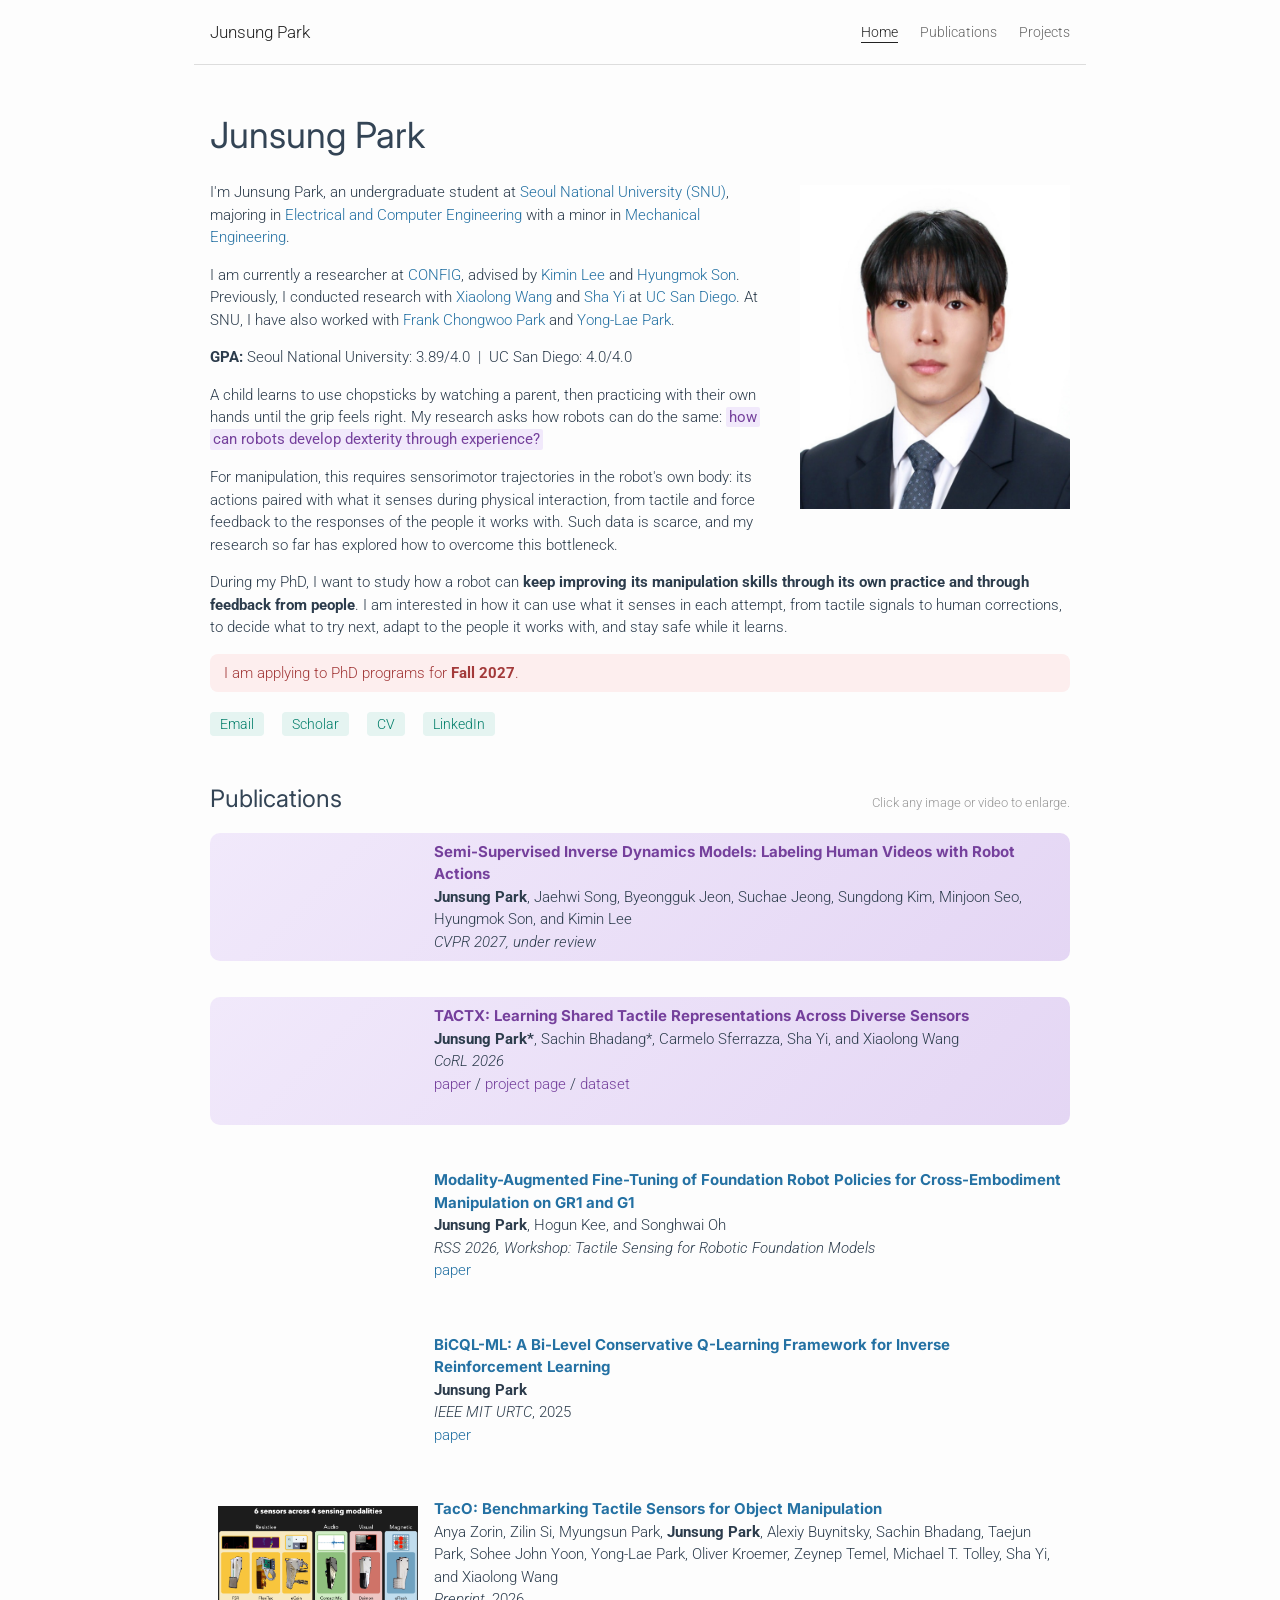
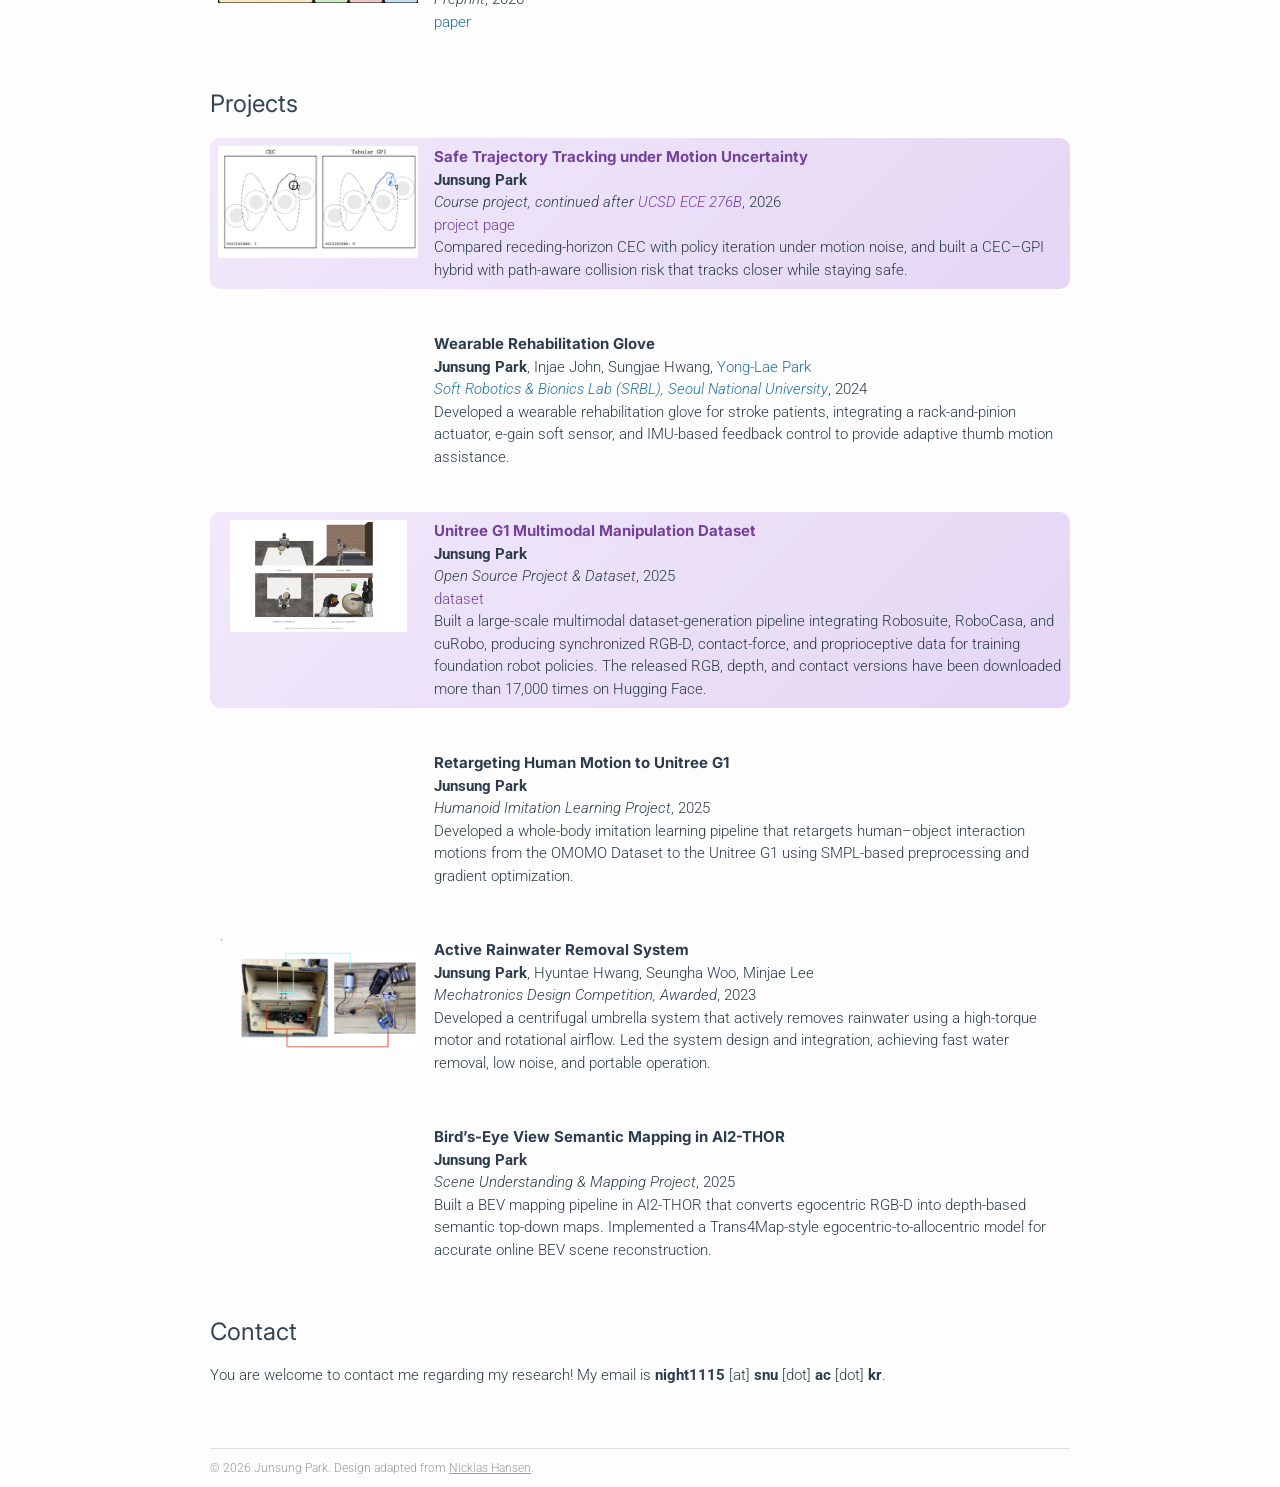
==== commit 599a2a83: "Replace sticky bar with section menu in the reference site's style" ====
--- a/index.html
+++ b/index.html
@@ -24,15 +24,24 @@
     <link rel="preconnect" href="https://fonts.googleapis.com">
     <link rel="preconnect" href="https://fonts.gstatic.com" crossorigin>
     <link rel="stylesheet" href="https://fonts.googleapis.com/css2?family=Inter:wght@400;700&amp;family=Roboto:ital,wght@0,300;0,400;0,700;1,300&amp;display=swap">
-    <link rel="stylesheet" href="style.css?v=1.8">
+    <link rel="stylesheet" href="style.css?v=1.9">
     <script>
         document.addEventListener("DOMContentLoaded", function() {
-            var header = document.querySelector(".hero h1");
-            var nav = document.getElementById("sticky-nav");
-            var observer = new IntersectionObserver(function(entries) {
-                nav.classList.toggle("visible", !entries[0].isIntersecting);
-            }, {threshold: 0});
-            observer.observe(header);
+            var header = document.querySelector(".site-header");
+            var navLinks = document.querySelectorAll(".site-nav a");
+            function markSection() {
+                var y = window.scrollY + header.offsetHeight + 40;
+                var current = navLinks[0];
+                navLinks.forEach(function(link) {
+                    if (document.getElementById(link.dataset.section).offsetTop <= y) current = link;
+                });
+                navLinks.forEach(function(link) {
+                    if (link === current) link.setAttribute("aria-current", "location");
+                    else link.removeAttribute("aria-current");
+                });
+            }
+            window.addEventListener("scroll", markSection, {passive: true});
+            markSection();
 
             var lightbox = document.createElement("div");
             lightbox.className = "lightbox";
@@ -100,20 +109,19 @@
     </script>
 </head>
 <body>
-<nav class="sticky-nav noselect" id="sticky-nav">
-    <div class="sticky-nav-content">
-        <a class="sticky-nav-name bold" href="#" onclick="window.scrollTo({top:0,behavior:'smooth'}); return false;">Junsung Park</a>
-        <div class="sticky-nav-links">
-            <a href="https://scholar.google.com/citations?user=Fz-c3OYAAAAJ&amp;hl=ko">Scholar</a>
-            <a href="https://www.linkedin.com/in/junsung-park-26a34b33b/">LinkedIn</a>
-            <a href="mailto:night1115@snu.ac.kr">Email</a>
-            <a href="files/CV_JunsungPark.pdf">CV</a>
-        </div>
+<header class="site-header noselect">
+    <div class="nav-inner">
+        <a class="brand" href="#">Junsung Park</a>
+        <nav class="site-nav" aria-label="Sections">
+            <a href="#" data-section="home">Home</a>
+            <a href="#publications" data-section="publications">Publications</a>
+            <a href="#projects" data-section="projects">Projects</a>
+        </nav>
     </div>
-</nav>
+</header>
 
 <main class="content" style="padding-bottom: 64px;">
-    <section class="hero">
+    <section class="hero" id="home">
         <h1>Junsung Park</h1>
         <img class="portrait" src="files/JunsungPark.jpg" width="300" height="360" alt="Portrait of Junsung Park" fetchpriority="high">
         <p>
@@ -163,7 +171,7 @@
         </div>
     </section>
 
-    <section>
+    <section id="publications">
         <div class="section-header noselect">
             <h2>Publications</h2>
             <span class="section-hint">Click any image or video to enlarge.</span>
@@ -235,7 +243,7 @@
         </div>
     </section>
 
-    <section>
+    <section id="projects">
         <h2 class="noselect">Projects</h2>
 
         <div class="highlight publication row">
--- a/style.css
+++ b/style.css
@@ -1,10 +1,10 @@
-html {-webkit-text-size-adjust: 100%; text-size-adjust: 100%;}
+html {-webkit-text-size-adjust: 100%; text-size-adjust: 100%; scroll-behavior: smooth; scroll-padding-top: 88px;}
 body {background-color: #fdfdfd; color: #2c3c4c; margin: 0; font-size: 15px; text-rendering: optimizeLegibility; -webkit-font-smoothing: antialiased;}
 h1 {margin-bottom: 32px; font-size: 2.4em;}
 h2 {margin-top: 48px; font-size: 1.6em;}
 h1, h2 {color: #345;}
 * {font-weight: 300; font-family: Roboto, system-ui, 'Helvetica Neue', Helvetica, sans-serif;}
-h1, h2, .publication-title, .project-title, .sticky-nav-name {font-family: Inter, system-ui, Roboto, 'Helvetica Neue', Helvetica, sans-serif;}
+h1, h2, .publication-title, .project-title {font-family: Inter, system-ui, Roboto, 'Helvetica Neue', Helvetica, sans-serif;}
 h1, h2 {font-weight: normal;}
 .hero {display: flow-root;}
 .hero h1 {margin-top: 0; margin-bottom: 24px;}
@@ -33,7 +33,7 @@
 .row-text span {line-height: inherit;}
 .section-header {display: flex; flex-wrap: wrap; align-items: baseline; justify-content: space-between; column-gap: 16px;}
 .section-hint {color: #999; font-size: 0.85em; margin-bottom: 16px;}
-.question {font-weight: 400; color: #75409c; background: #f1e9fb; padding: 0.08em 0.25em; border-radius: 3px; -webkit-box-decoration-break: clone; box-decoration-break: clone;}
+.question {font-weight: 400; color: #75409c; background: #f1e9fb; padding: 0.08em 0.2em; border-radius: 2px; -webkit-box-decoration-break: clone; box-decoration-break: clone;}
 .notice {display: flow-root; background: #fdeeee; color: #a33a3a; padding: 8px 14px; border-radius: 8px;}
 .publication {margin-bottom: 36px; padding: 8px; border-radius: 6px;}
 .publication.highlight {background: linear-gradient(135deg, #f1e9fb, #e4d6f4); width: 100%; border-radius: 10px;}
@@ -41,14 +41,13 @@
 .publication.highlight a:not(.btn-feature):hover {color: #9150be;}
 .btn-feature {background: #75409c; color: #fff; border-radius: 999px; padding: 2px 10px;}
 .btn-feature:hover {background: #9150be; color: #fff;}
-.sticky-nav {position: fixed; top: 0; left: 0; right: 0; z-index: 100; background: rgba(253,253,253,0.85); backdrop-filter: blur(12px); -webkit-backdrop-filter: blur(12px); border-bottom: 1px solid #e0e0e0; transform: translateY(-100%); transition: transform 0.3s ease; font-size: 14px;}
-.sticky-nav.visible {transform: translateY(0);}
-.sticky-nav-content {max-width: 860px; margin: auto; padding: 10px 16px; display: flex; align-items: center; justify-content: space-between;}
-.sticky-nav-name {color: #345; font-size: 16px; text-decoration: none;}
-.sticky-nav-name:hover {color: #345;}
-.sticky-nav-links {display: flex; gap: 16px;}
-.sticky-nav-links a {color: #2471a3; text-decoration: none; transition: color 0.2s;}
-.sticky-nav-links a:hover {color: #f09228;}
+.site-header {position: sticky; top: 0; z-index: 100; background: rgba(253,253,253,0.92); backdrop-filter: blur(12px); -webkit-backdrop-filter: blur(12px);}
+.nav-inner {max-width: 860px; margin: auto; padding: 22px 16px; display: flex; flex-wrap: wrap; align-items: center; justify-content: space-between; gap: 8px 24px; border-bottom: 1px solid #ddd;}
+.brand, .brand:hover {color: #222; font-size: 17px; white-space: nowrap;}
+.site-nav {display: flex; flex-wrap: wrap; gap: 8px 22px;}
+.site-nav a {font-size: 14px; color: #666;}
+.site-nav a:hover, .site-nav a[aria-current] {color: #222;}
+.site-nav a[aria-current] {text-decoration: underline; text-underline-offset: 5px;}
 .footer {border-top: #e0e0e0 1px solid; width: 100%; max-width: 860px; margin: auto;}
 .footer-content {color: #999; font-size: 12px; padding: 12px 0; max-width: 860px; margin: auto;}
 .footer-content a {color: #999 !important; text-decoration: underline; transition: color 0.2s;}
@@ -70,7 +69,3 @@
     .portrait {width: 34%; max-width: 200px; margin-left: 20px;}
 }
 
-@media only screen and (max-width: 600px) {
-    .sticky-nav-links {gap: 12px;}
-    .sticky-nav-name {font-size: 14px;}
-}
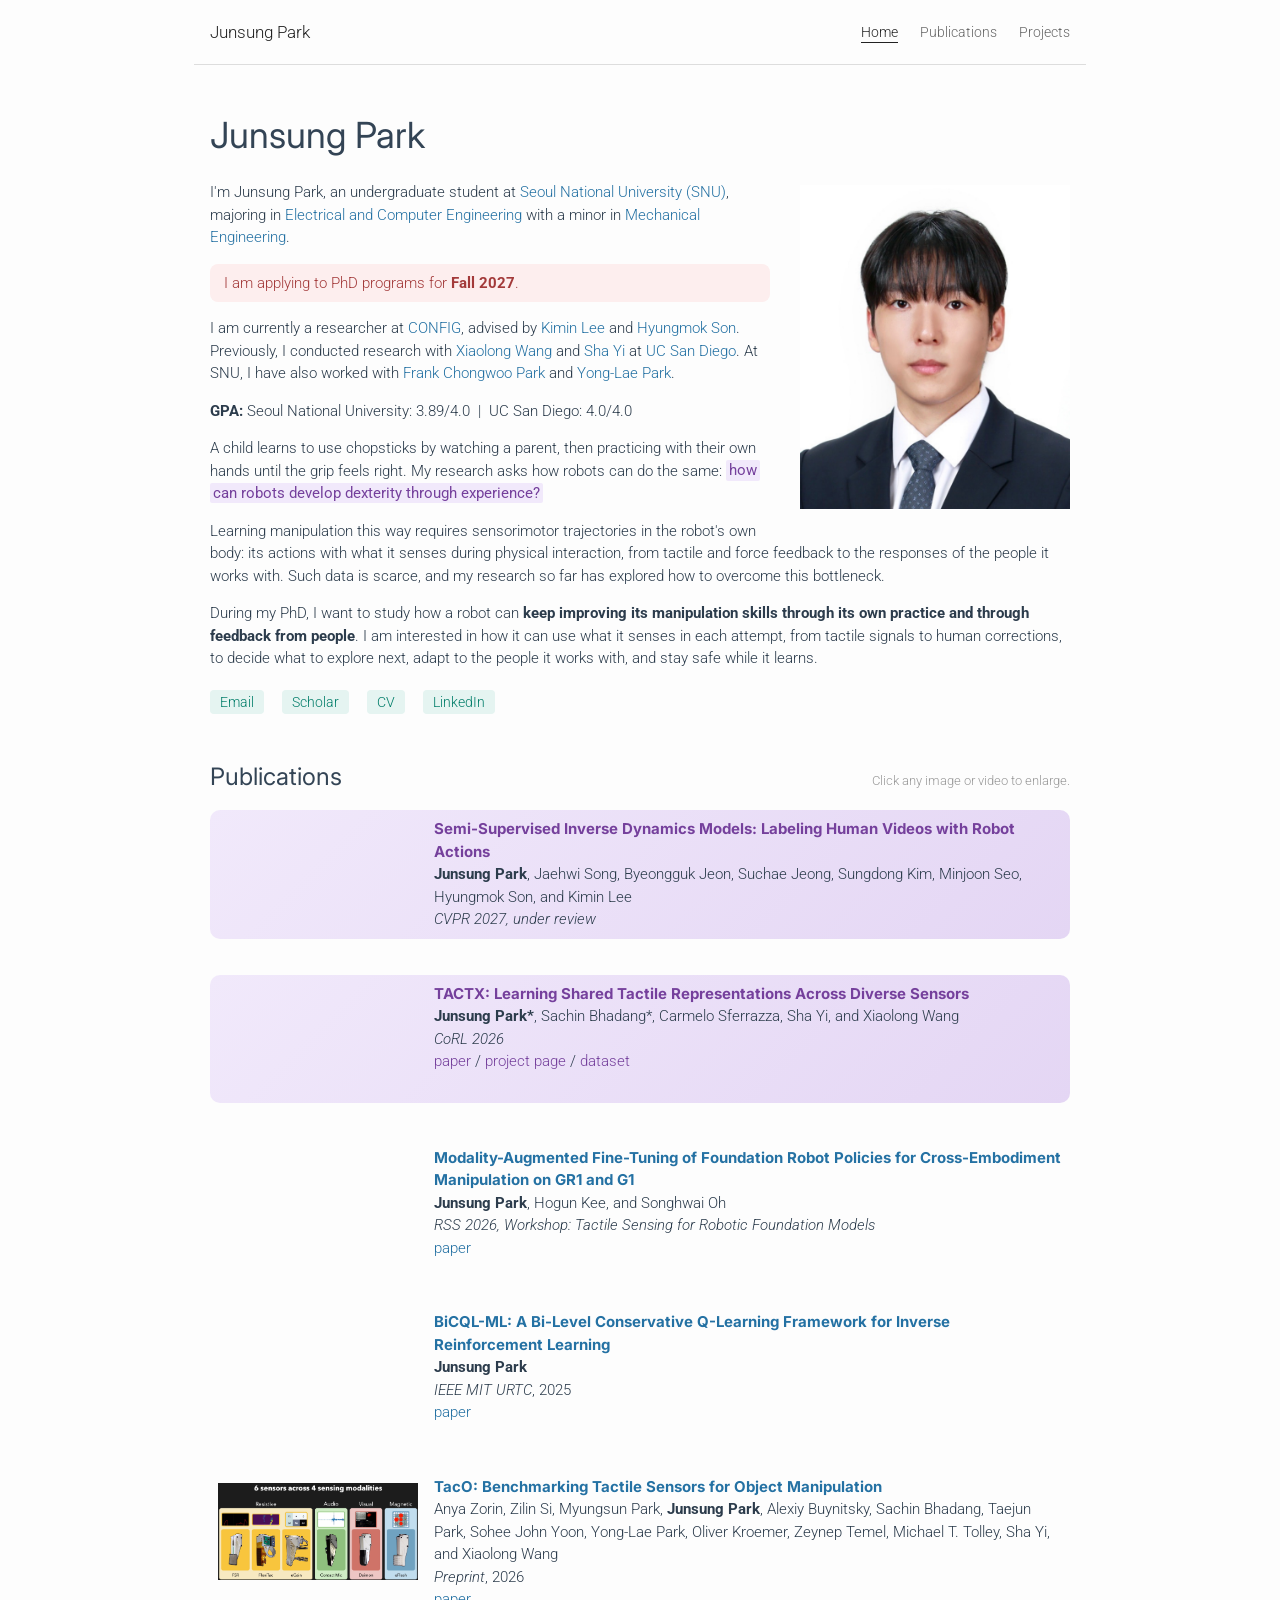
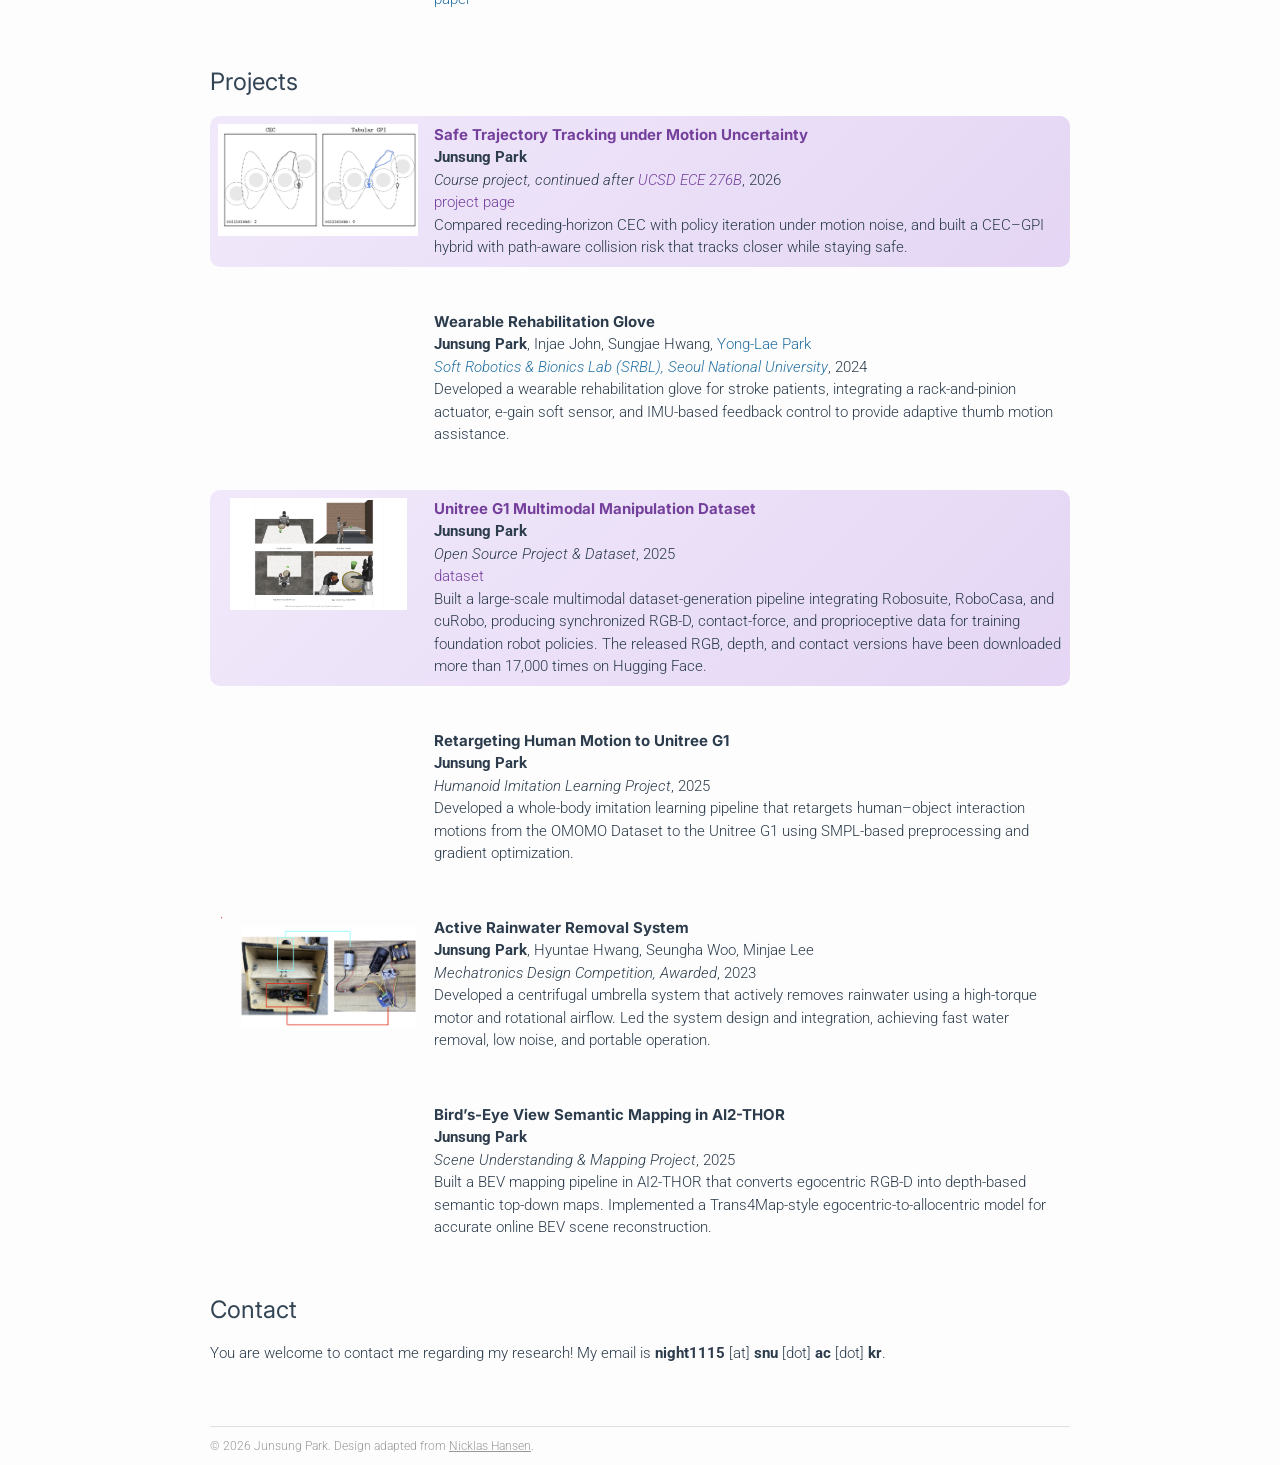
==== commit b7e59674: "Move Fall 2027 notice under first line, tighten intro wording" ====
--- a/index.html
+++ b/index.html
@@ -127,23 +127,23 @@
         <p>
             I'm Junsung Park, an undergraduate student at <a href="https://www.snu.ac.kr/">Seoul National University (SNU)</a>, majoring in <a href="https://ece.snu.ac.kr/en">Electrical and Computer Engineering</a> with a minor in <a href="https://me.snu.ac.kr/en/">Mechanical Engineering</a>.
         </p>
-        <p>
-            I am currently a researcher at <a href="https://config.inc/">CONFIG</a>, advised by <a href="https://sites.google.com/view/kiminlee">Kimin Lee</a> and <a href="https://www.linkedin.com/in/hyungmokson/">Hyungmok Son</a>. Previously, I conducted research with <a href="https://xiaolonw.github.io/">Xiaolong Wang</a> and <a href="https://yswhynot.github.io/">Sha Yi</a> at <a href="https://ucsd.edu/">UC San Diego</a>. At SNU, I have also worked with <a href="https://sites.google.com/robotics.snu.ac.kr/fcp/people/faculty">Frank Chongwoo Park</a> and <a href="https://scholar.google.com/citations?user=kBsTE7AAAAAJ&amp;hl=en">Yong-Lae Park</a>.
-        </p>
-        <p>
-            <span class="bold">GPA:</span> Seoul National University: 3.89/4.0 &nbsp;|&nbsp; UC San Diego: 4.0/4.0
-        </p>
-        <p>
-            A child learns to use chopsticks by watching a parent, then practicing with their own hands until the grip feels right. My research asks how robots can do the same: <span class="question">how can robots develop dexterity through experience?</span>
-        </p>
-        <p>
-            For manipulation, this requires sensorimotor trajectories in the robot's own body: its actions paired with what it senses during physical interaction, from tactile and force feedback to the responses of the people it works with. Such data is scarce, and my research so far has explored how to overcome this bottleneck.
-        </p>
-        <p>
-            During my PhD, I want to study how a robot can <span class="bold">keep improving its manipulation skills through its own practice and through feedback from people</span>. I am interested in how it can use what it senses in each attempt, from tactile signals to human corrections, to decide what to try next, adapt to the people it works with, and stay safe while it learns.
-        </p>
         <p class="notice">
             I am applying to PhD programs for <span class="bold">Fall 2027</span>.
+        </p>
+        <p>
+            I am currently a researcher at <a href="https://config.inc/">CONFIG</a>, advised by <a href="https://sites.google.com/view/kiminlee">Kimin Lee</a> and <a href="https://www.linkedin.com/in/hyungmokson/">Hyungmok Son</a>. Previously, I conducted research with <a href="https://xiaolonw.github.io/">Xiaolong Wang</a> and <a href="https://yswhynot.github.io/">Sha Yi</a> at <a href="https://ucsd.edu/">UC San Diego</a>. At SNU, I have also worked with <a href="https://sites.google.com/robotics.snu.ac.kr/fcp/people/faculty">Frank Chongwoo Park</a> and <a href="https://scholar.google.com/citations?user=kBsTE7AAAAAJ&amp;hl=en">Yong-Lae Park</a>.
+        </p>
+        <p>
+            <span class="bold">GPA:</span> Seoul National University: 3.89/4.0 &nbsp;|&nbsp; UC San Diego: 4.0/4.0
+        </p>
+        <p>
+            A child learns to use chopsticks by watching a parent, then practicing with their own hands until the grip feels right. My research asks how robots can do the same: <span class="question">how can robots develop dexterity through experience?</span>
+        </p>
+        <p>
+            Learning manipulation this way requires sensorimotor trajectories in the robot's own body: its actions with what it senses during physical interaction, from tactile and force feedback to the responses of the people it works with. Such data is scarce, and my research so far has explored how to overcome this bottleneck.
+        </p>
+        <p>
+            During my PhD, I want to study how a robot can <span class="bold">keep improving its manipulation skills through its own practice and through feedback from people</span>. I am interested in how it can use what it senses in each attempt, from tactile signals to human corrections, to decide what to explore next, adapt to the people it works with, and stay safe while it learns.
         </p>
         <!-- v2 (2026-11-21), replaced by the SOP v4 version above
         <p>
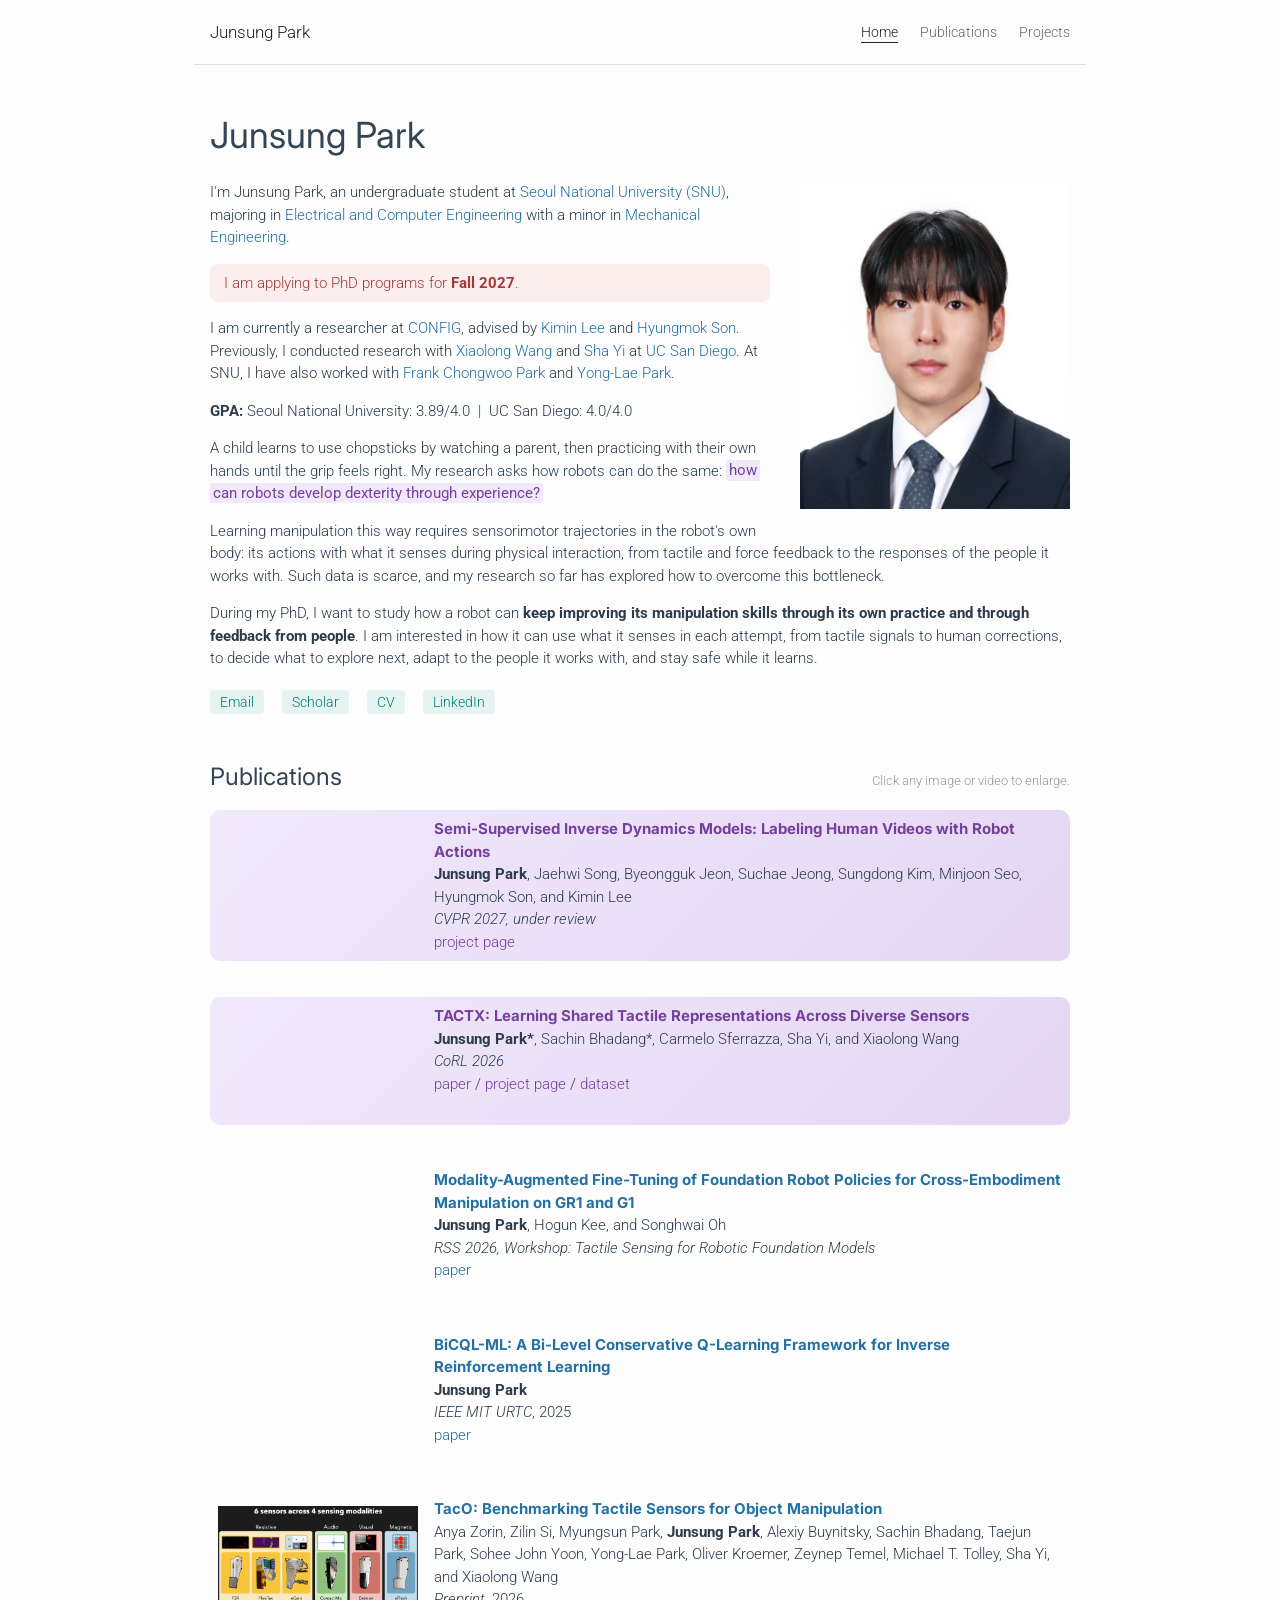
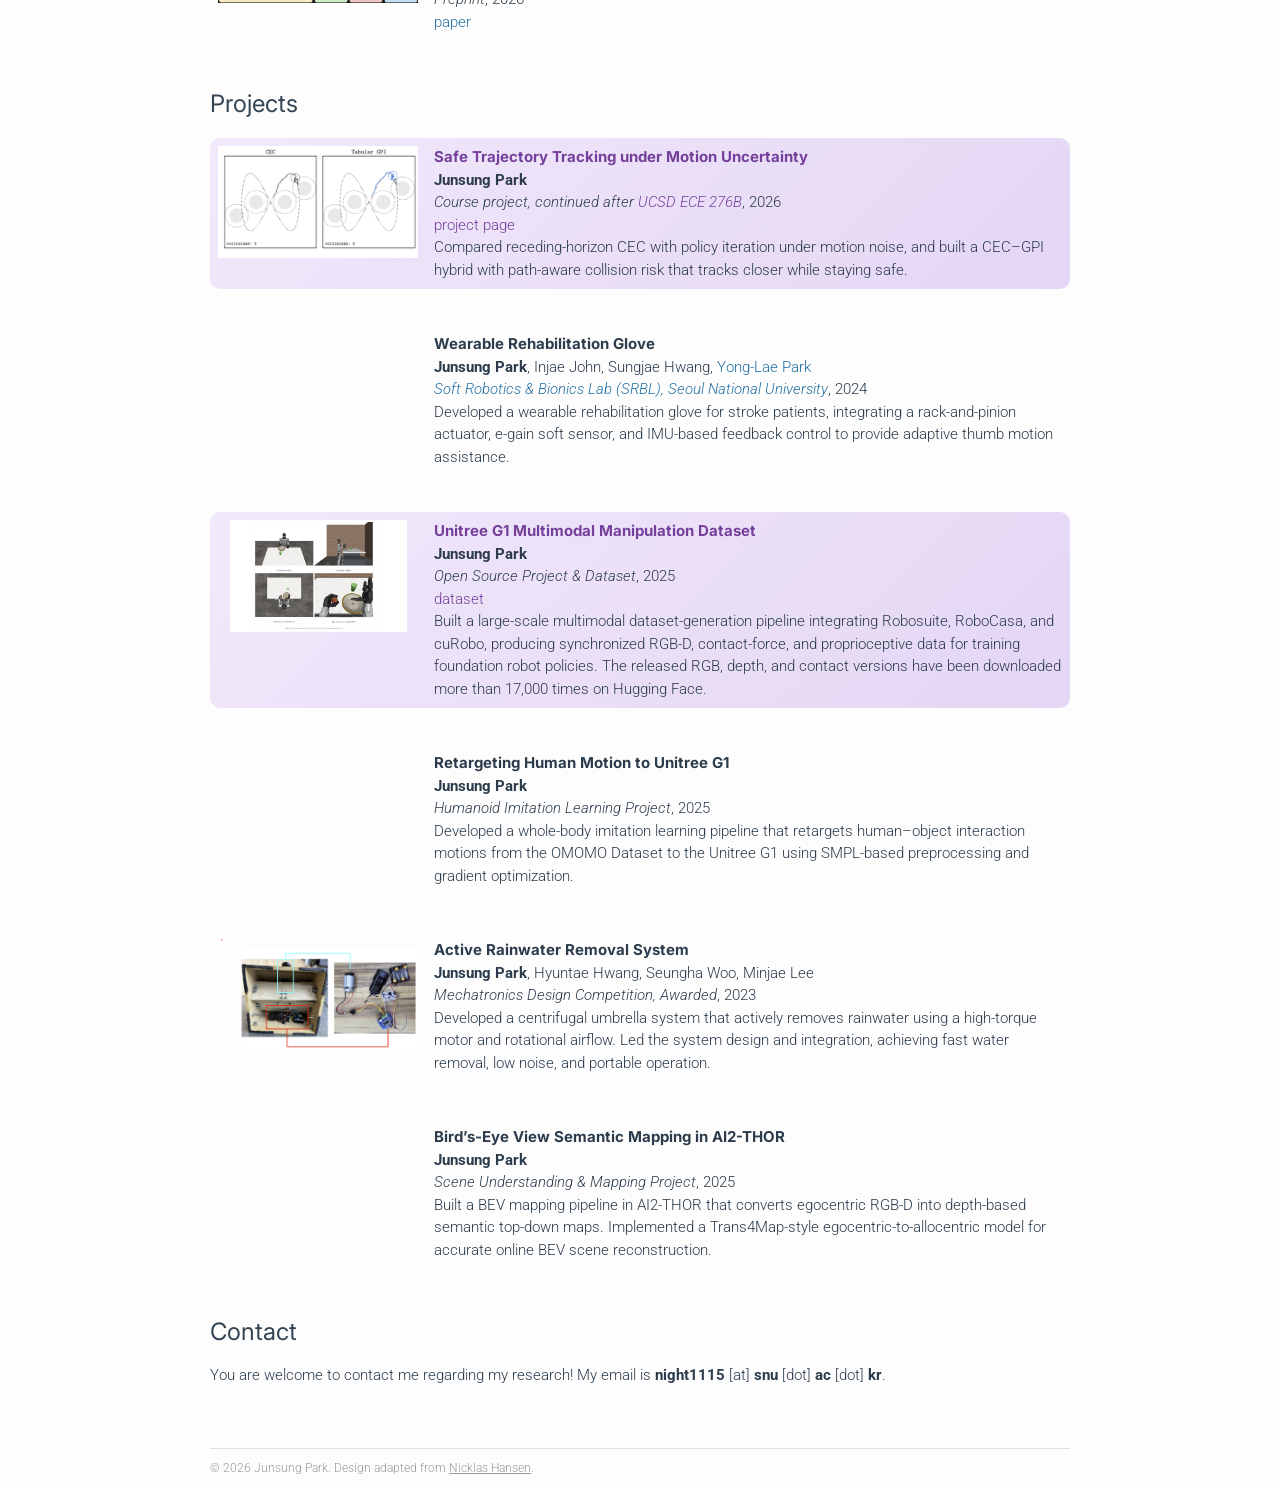
==== commit db568831: "Add Semi-Supervised IDM project page link" ====
--- a/index.html
+++ b/index.html
@@ -184,9 +184,10 @@
                 </video>
             </div>
             <div class="row-text">
-                <span class="publication-title bold">Semi-Supervised Inverse Dynamics Models: Labeling Human Videos with Robot Actions</span><br>
+                <a class="publication-title bold" href="https://semi-supervised-idm.github.io/">Semi-Supervised Inverse Dynamics Models: Labeling Human Videos with Robot Actions</a><br>
                 <span class="bold">Junsung Park</span>, Jaehwi Song, Byeongguk Jeon, Suchae Jeong, Sungdong Kim, Minjoon Seo, Hyungmok Son, and Kimin Lee<br>
-                <span class="italic">CVPR 2027, under review</span>
+                <span class="italic">CVPR 2027, under review</span><br>
+                <a class="btn" href="https://semi-supervised-idm.github.io/">project page</a>
             </div>
         </div>
 
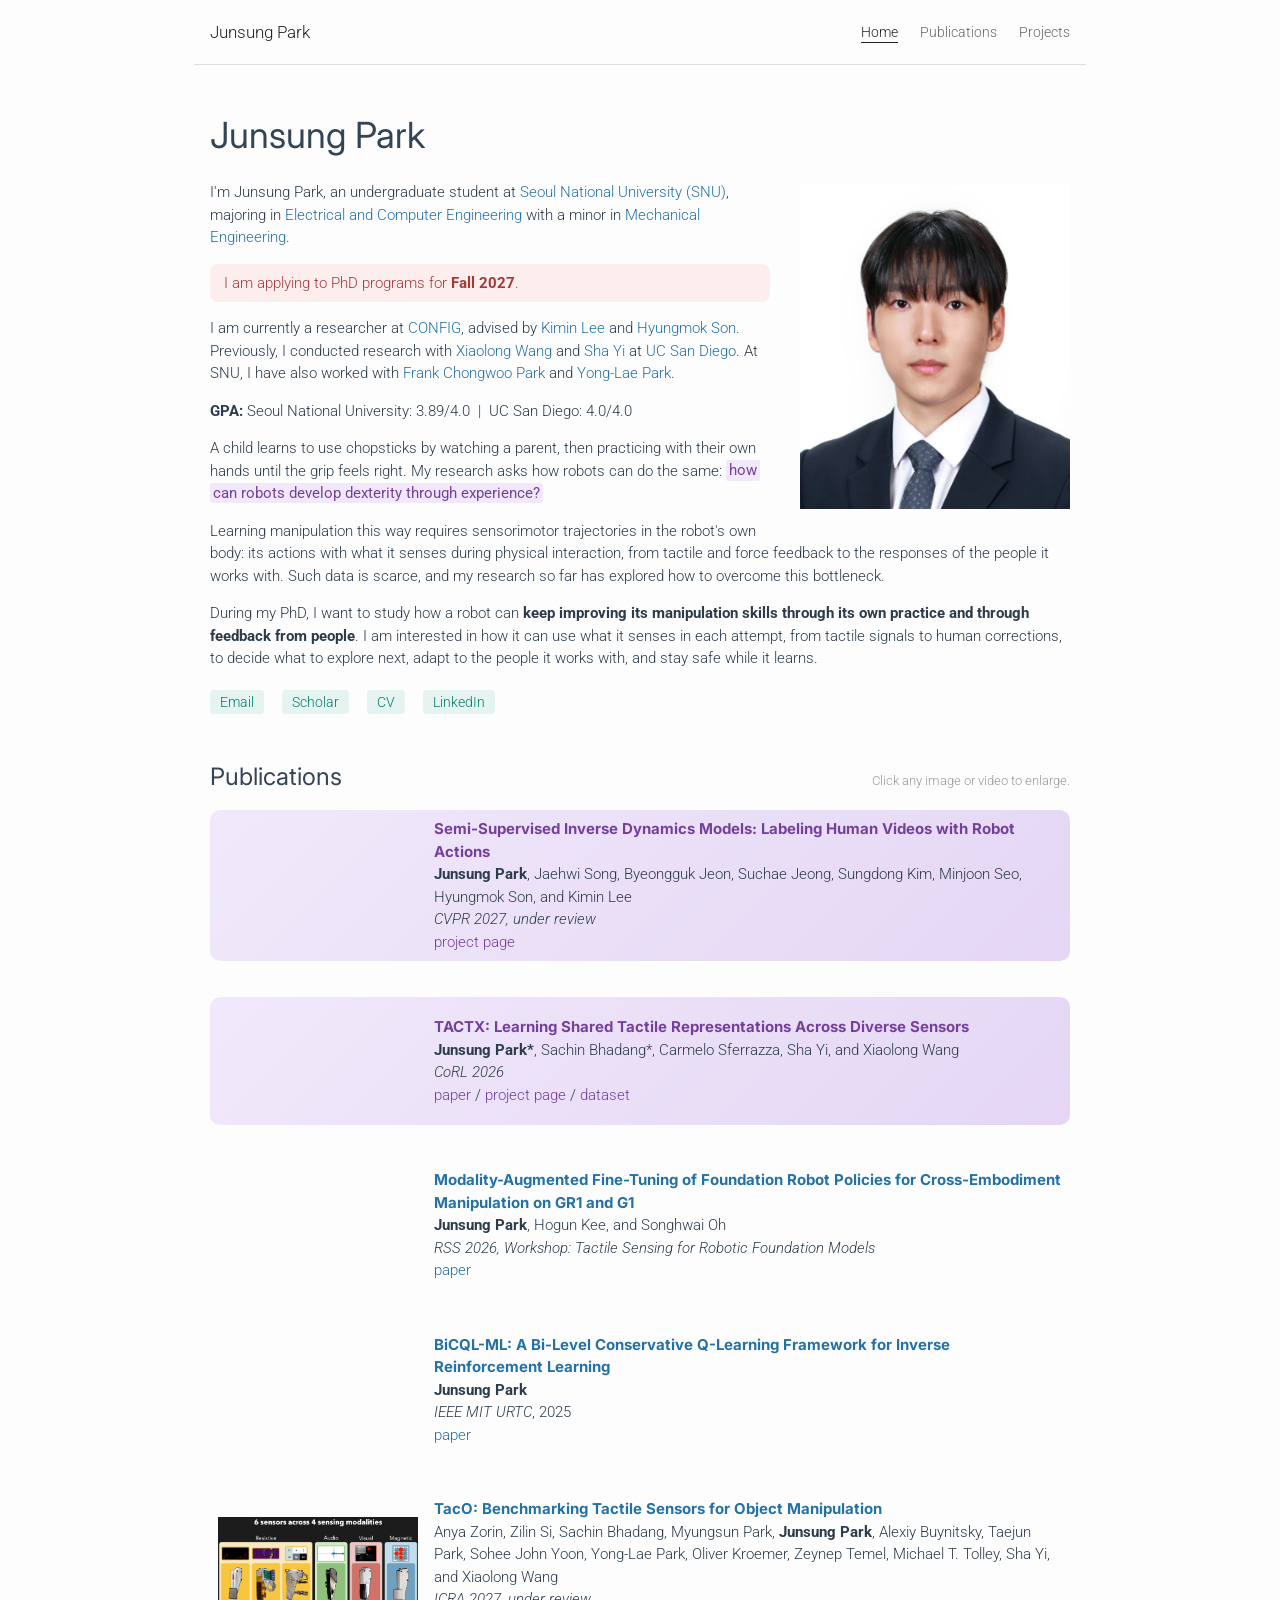
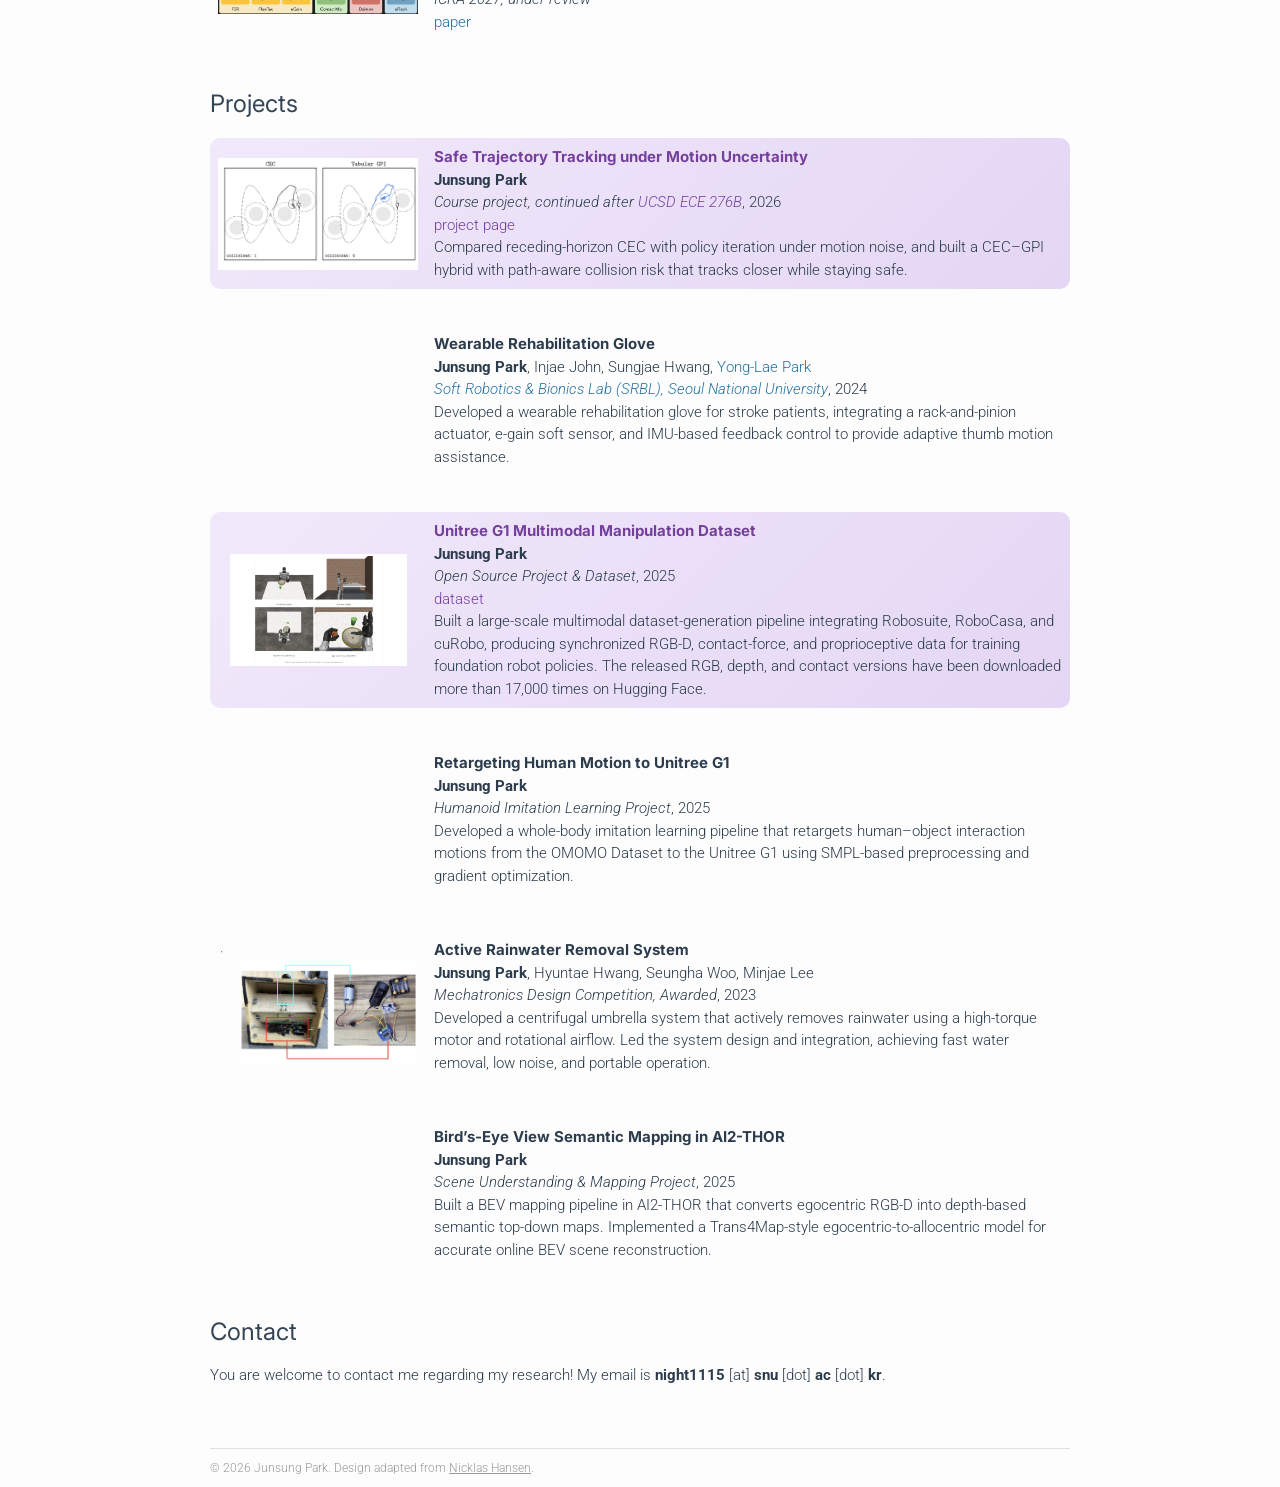
==== commit 6a278ea9: "Center publication rows; update TacO venue and author order" ====
--- a/index.html
+++ b/index.html
@@ -24,7 +24,7 @@
     <link rel="preconnect" href="https://fonts.googleapis.com">
     <link rel="preconnect" href="https://fonts.gstatic.com" crossorigin>
     <link rel="stylesheet" href="https://fonts.googleapis.com/css2?family=Inter:wght@400;700&amp;family=Roboto:ital,wght@0,300;0,400;0,700;1,300&amp;display=swap">
-    <link rel="stylesheet" href="style.css?v=1.9">
+    <link rel="stylesheet" href="style.css?v=2.0">
     <script>
         document.addEventListener("DOMContentLoaded", function() {
             var header = document.querySelector(".site-header");
@@ -237,8 +237,8 @@
             <div class="row-media" style="background-image: url(files/TacO.png);" role="img" aria-label="TacO project preview"></div>
             <div class="row-text">
                 <a class="publication-title bold" href="https://arxiv.org/abs/2605.21976">TacO: Benchmarking Tactile Sensors for Object Manipulation</a><br>
-                Anya Zorin, Zilin Si, Myungsun Park, <span class="bold">Junsung Park</span>, Alexiy Buynitsky, Sachin Bhadang, Taejun Park, Sohee John Yoon, Yong-Lae Park, Oliver Kroemer, Zeynep Temel, Michael T. Tolley, Sha Yi, and Xiaolong Wang<br>
-                <span class="italic">Preprint</span>, 2026<br>
+                Anya Zorin, Zilin Si, Sachin Bhadang, Myungsun Park, <span class="bold">Junsung Park</span>, Alexiy Buynitsky, Taejun Park, Sohee John Yoon, Yong-Lae Park, Oliver Kroemer, Zeynep Temel, Michael T. Tolley, Sha Yi, and Xiaolong Wang<br>
+                <span class="italic">ICRA 2027, under review</span><br>
                 <a class="btn" href="https://arxiv.org/abs/2605.21976">paper</a>
             </div>
         </div>
--- a/style.css
+++ b/style.css
@@ -19,7 +19,7 @@
 .noselect {-webkit-touch-callout: none; -webkit-user-select: none; user-select: none;}
 .bold {font-weight: bold;}
 .italic {font-style: italic;}
-.row {display: flex; align-items: flex-start; box-sizing: border-box;}
+.row {display: flex; align-items: center; box-sizing: border-box;}
 .row-media {flex-shrink: 0; width: 200px; height: 112px; background-position: center; background-size: contain; background-repeat: no-repeat; overflow: hidden;}
 .row-media video, .row-media img {display: block; width: 100%; height: 100%; object-fit: contain;}
 .row-media {cursor: zoom-in;}
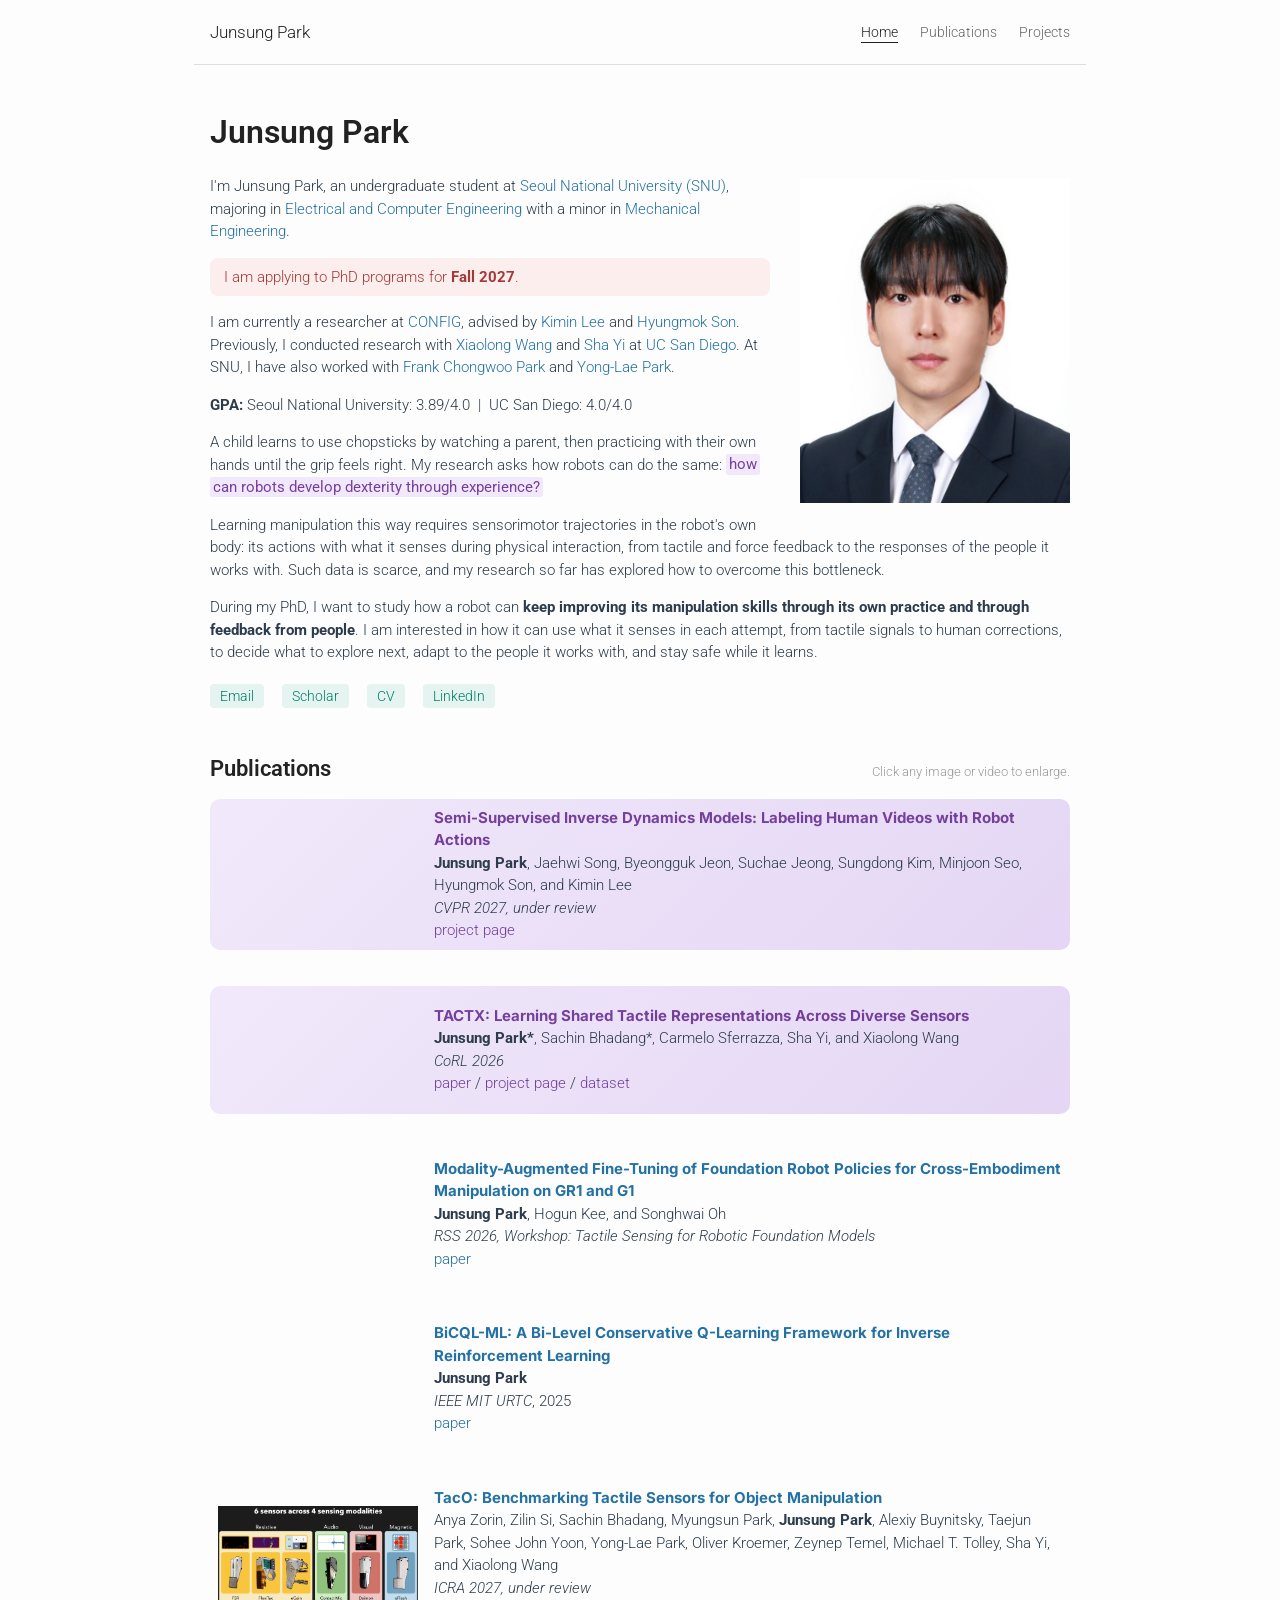
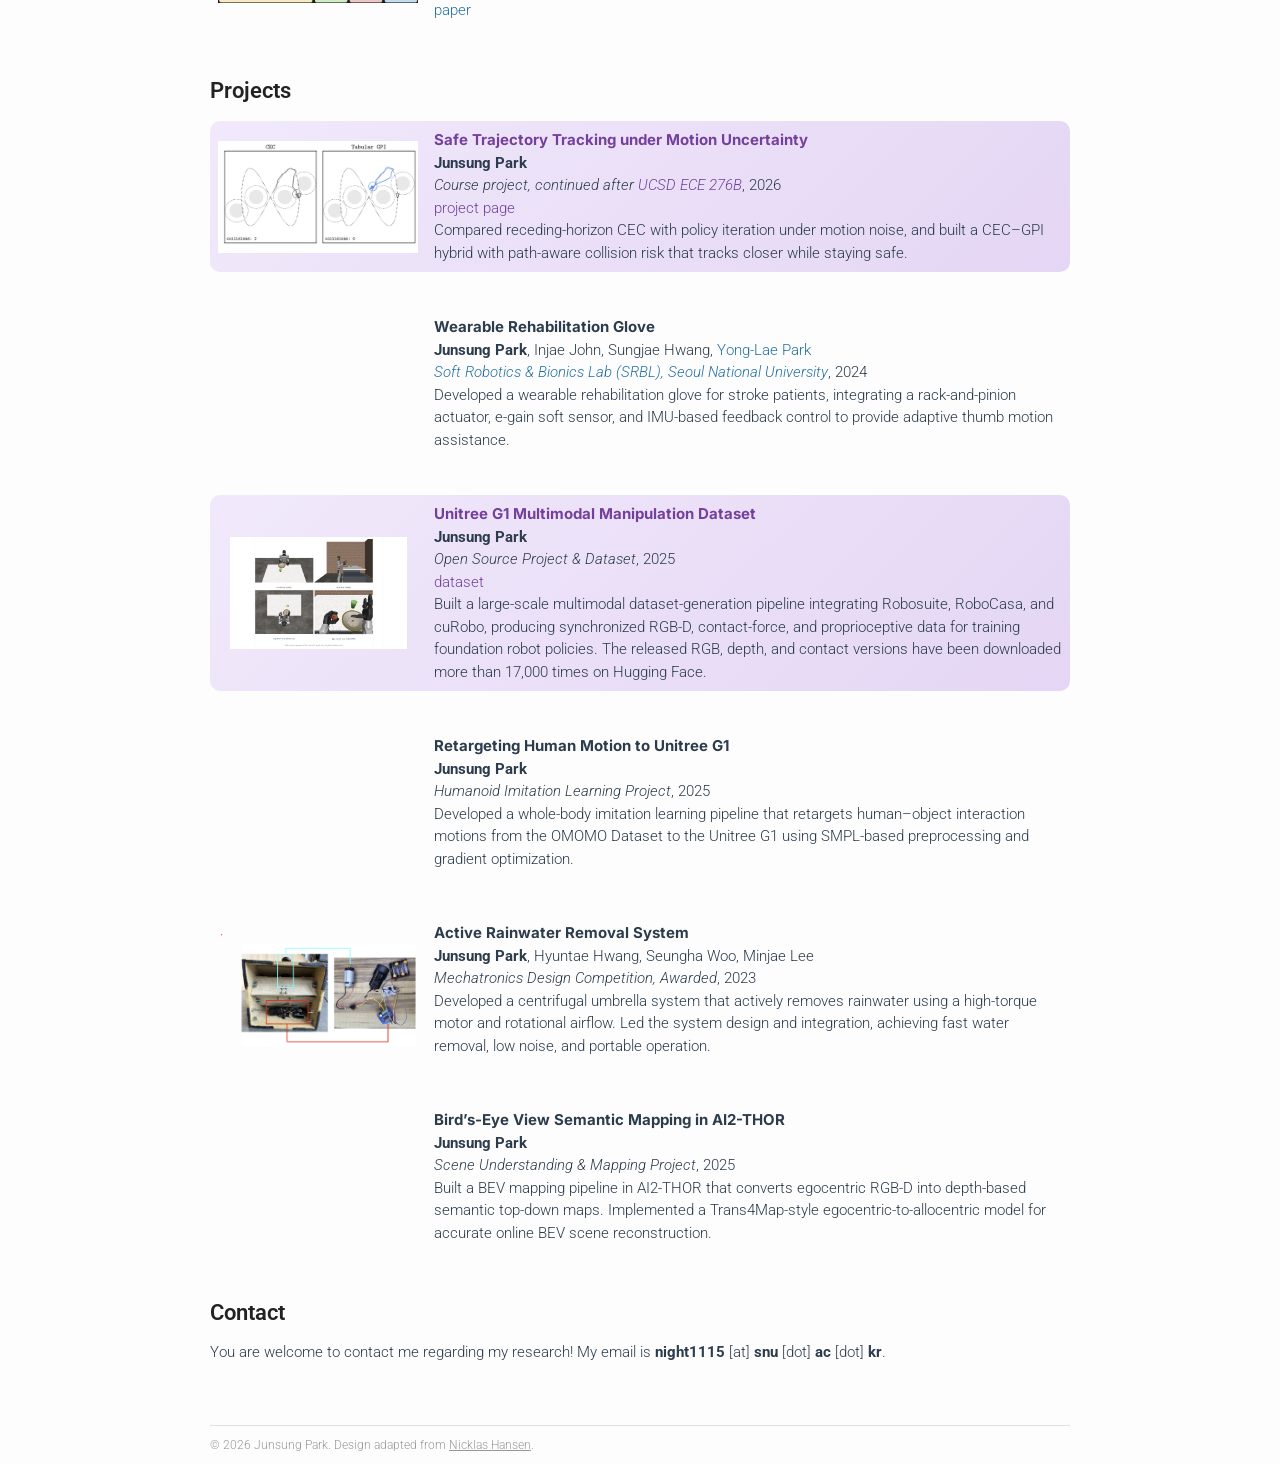
==== commit 0639cd8f: "Set name and section headings in Roboto semibold" ====
--- a/index.html
+++ b/index.html
@@ -23,8 +23,8 @@
     <title>Junsung Park</title>
     <link rel="preconnect" href="https://fonts.googleapis.com">
     <link rel="preconnect" href="https://fonts.gstatic.com" crossorigin>
-    <link rel="stylesheet" href="https://fonts.googleapis.com/css2?family=Inter:wght@400;700&amp;family=Roboto:ital,wght@0,300;0,400;0,700;1,300&amp;display=swap">
-    <link rel="stylesheet" href="style.css?v=2.0">
+    <link rel="stylesheet" href="https://fonts.googleapis.com/css2?family=Inter:wght@400;700&amp;family=Roboto:ital,wght@0,300;0,400;0,600;0,700;1,300&amp;display=swap">
+    <link rel="stylesheet" href="style.css?v=2.1">
     <script>
         document.addEventListener("DOMContentLoaded", function() {
             var header = document.querySelector(".site-header");
--- a/style.css
+++ b/style.css
@@ -1,11 +1,11 @@
 html {-webkit-text-size-adjust: 100%; text-size-adjust: 100%; scroll-behavior: smooth; scroll-padding-top: 88px;}
 body {background-color: #fdfdfd; color: #2c3c4c; margin: 0; font-size: 15px; text-rendering: optimizeLegibility; -webkit-font-smoothing: antialiased;}
-h1 {margin-bottom: 32px; font-size: 2.4em;}
-h2 {margin-top: 48px; font-size: 1.6em;}
-h1, h2 {color: #345;}
+h1 {margin-bottom: 32px; font-size: 32px;}
+h2 {margin-top: 48px; font-size: 22px;}
+h1, h2 {color: #222;}
 * {font-weight: 300; font-family: Roboto, system-ui, 'Helvetica Neue', Helvetica, sans-serif;}
-h1, h2, .publication-title, .project-title {font-family: Inter, system-ui, Roboto, 'Helvetica Neue', Helvetica, sans-serif;}
-h1, h2 {font-weight: normal;}
+.publication-title, .project-title {font-family: Inter, system-ui, Roboto, 'Helvetica Neue', Helvetica, sans-serif;}
+h1, h2 {font-weight: 600;}
 .hero {display: flow-root;}
 .hero h1 {margin-top: 0; margin-bottom: 24px;}
 .portrait {float: right; width: 270px; height: auto; aspect-ratio: 5 / 6; object-fit: cover; object-position: center top; margin: 4px 0 20px 30px;}
@@ -67,5 +67,6 @@
 
 @media only screen and (max-width: 650px) {
     .portrait {width: 34%; max-width: 200px; margin-left: 20px;}
+    .hero h1 {font-size: 28px;}
 }
 
